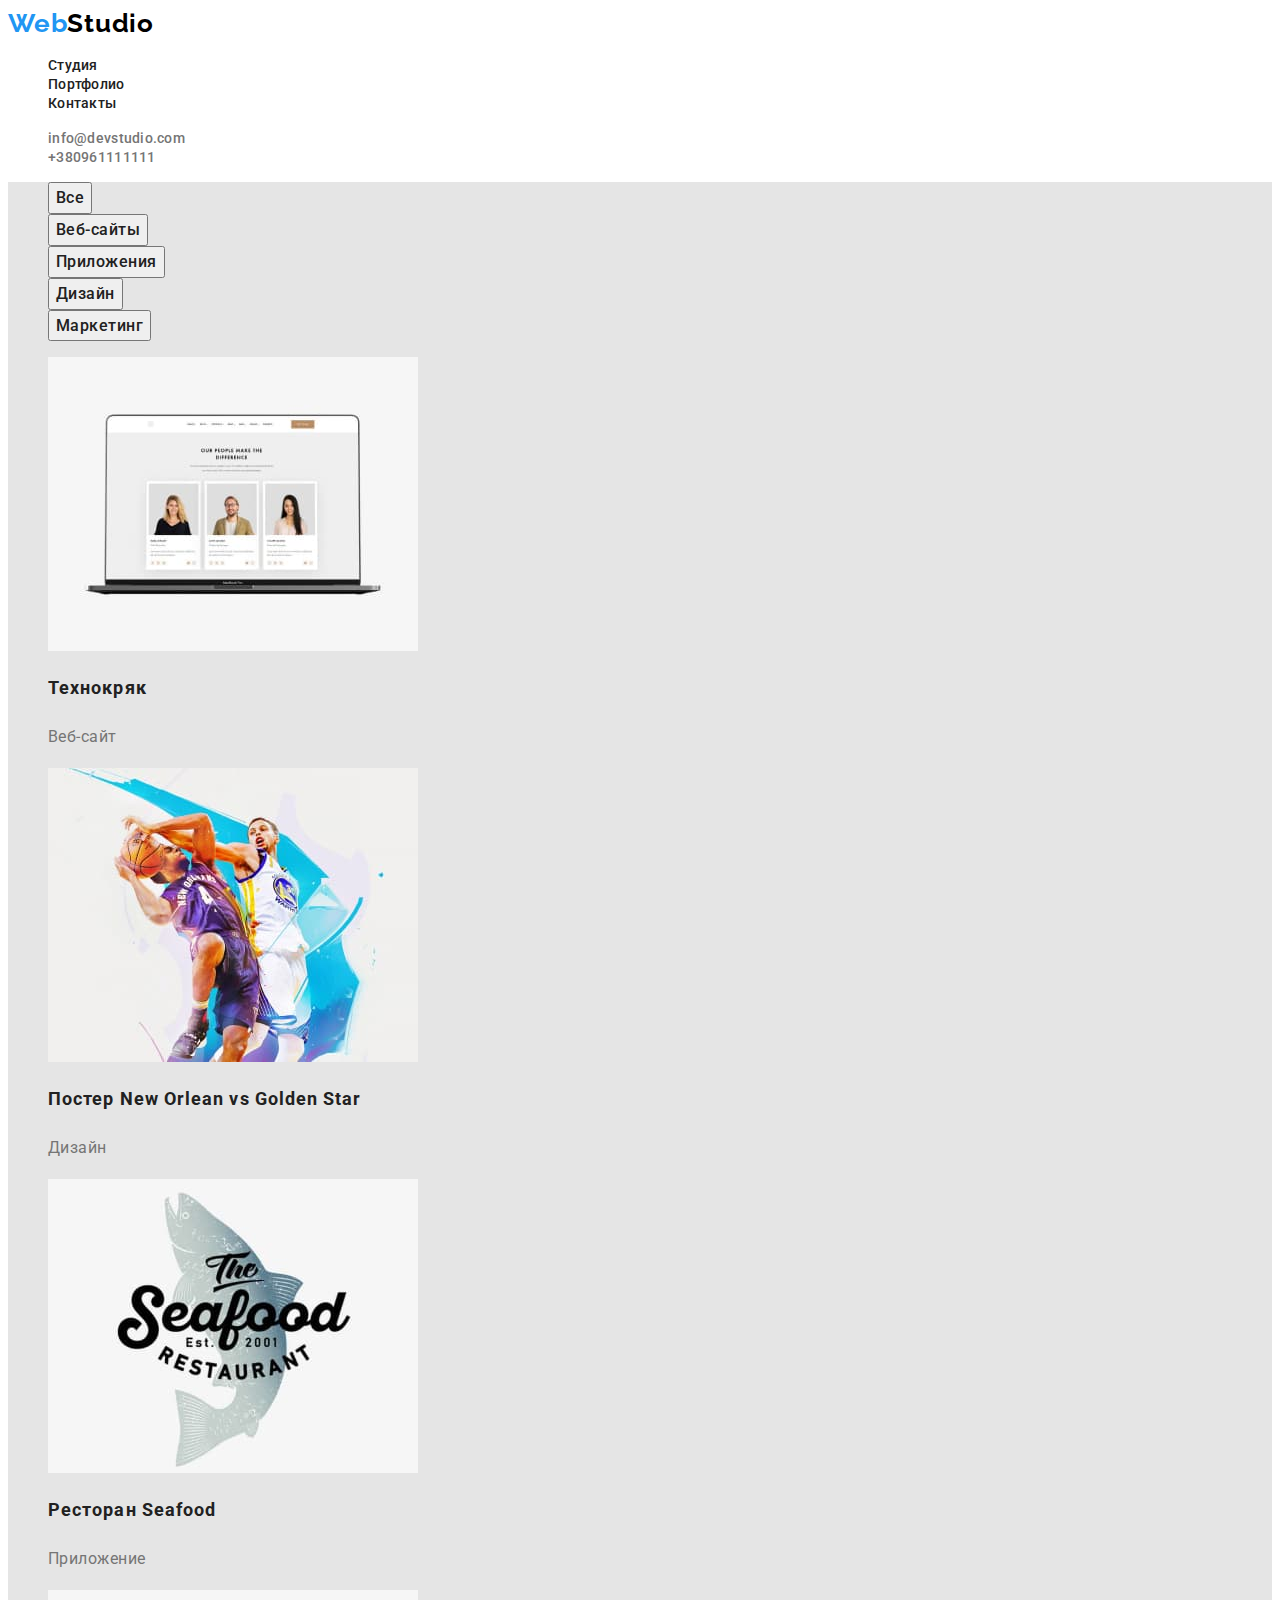
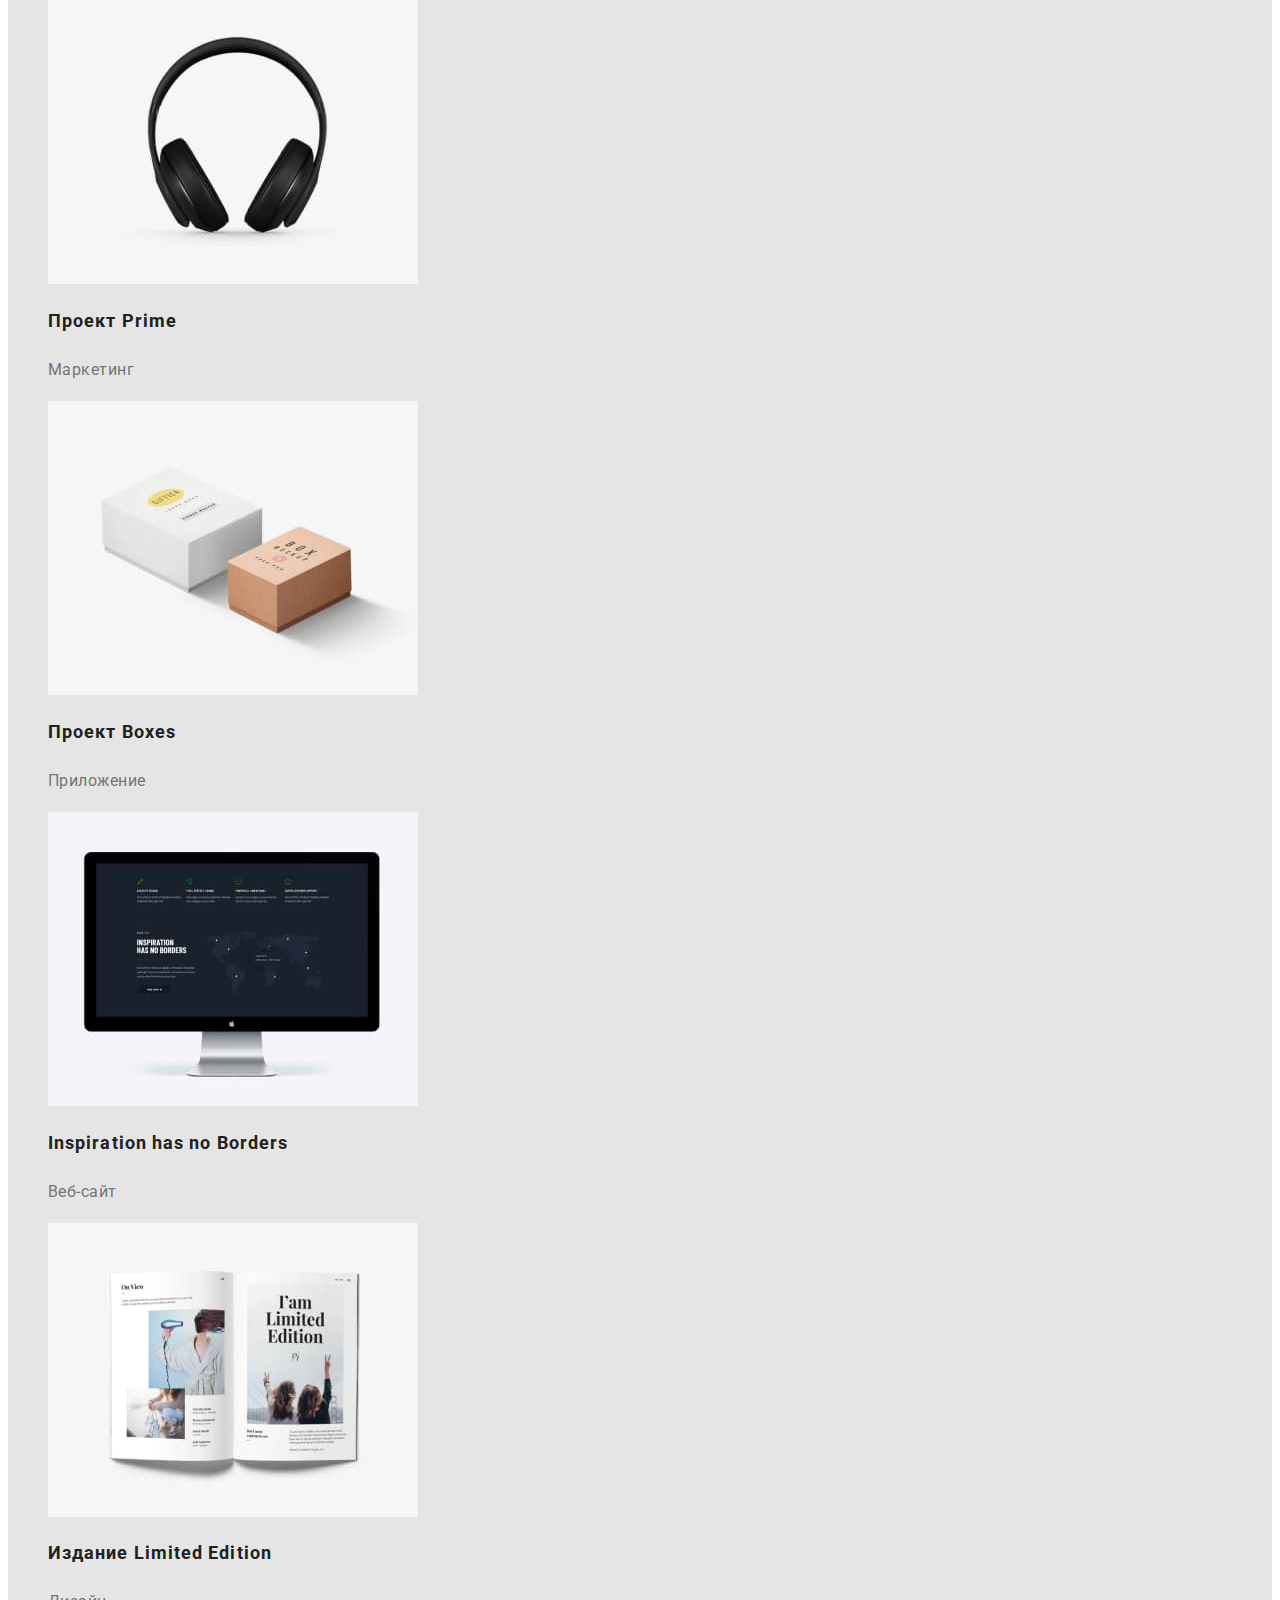
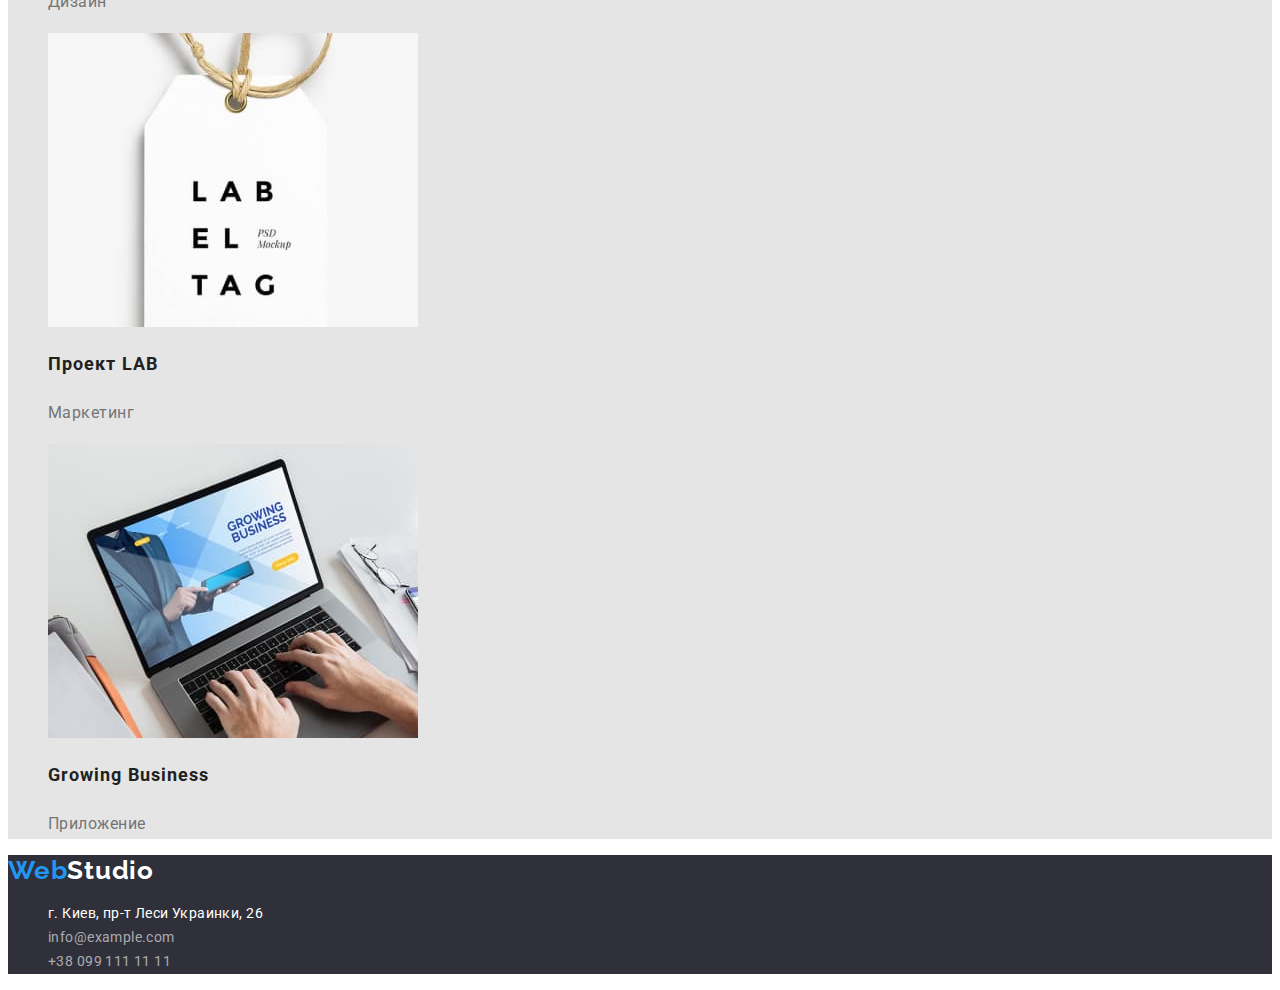
==== portfolio.html @ 267e17ed "Исходные файлы ДЗ-2" ====
<!DOCTYPE html>
<html lang="ru">
<head>
	<meta charset="utf-8">
	<link rel="stylesheet" type="text/css" href="./css/styl.css">
	<link rel="preconnect" href="https://fonts.googleapis.com">
	<link rel="preconnect" href="https://fonts.gstatic.com" crossorigin>
	<link href="https://fonts.googleapis.com/css2?family=Raleway:wght@700&family=Roboto:wght@400;500;700;900&display=swap" rel="stylesheet">
	<title>Portfolio</title>
</head>
<body>
	<header class="header">
		<nav class="header-nav">
			<a href="./index.html" class="header-logo link" lang="en"><span class="header-logo-part">Web</span>Studio</a>

			<ul class="header-nav-list list">
				<li class="header-nav-item">
					<a href="./index.html" class="header-nav-link link">Студия</a>
				</li>
				<li class="header-nav-item">
					<a href="./portfolio.html" class="header-nav-link link">Портфолио</a>
				</li>
				<li class="header-nav-item">
					<a href="" class="header-nav-link link">Контакты</a>
				</li>
			</ul>
		</nav>

		<ul class="header-contacts-list list">
			<li class="header-contacts-item">
				<a href="mailto:info@devstudio.com" class="header-contacts-link link">info@devstudio.com</a>
			</li>
			<li class="header-contacts-item">
				<a href="tel:+380961111111" class="header-contacts-link link">+380961111111</a>
			</li>
		</ul>
	</header>

	<main>
		<section class="portfolio">
			<!-- Скрытый заголовок -->
			<h1 hidden>Портфолио</h1>

			<ul class="portfolio-button-list list">
				<li class="portfolio-button-item">
					<button class="portfolio-button btn" type="button">Все</button>
				</li>
				<li class="portfolio-button-item">
					<button class="portfolio-button btn" type="button">Веб-сайты</button>
				</li>
				<li class="portfolio-button-item">
					<button class="portfolio-button btn" type="button">Приложения</button>
				</li>
				<li class="portfolio-button-item">
					<button class="portfolio-button btn" type="button">Дизайн</button>
				</li>
				<li class="portfolio-button-item">
					<button class="portfolio-button btn" type="button">Маркетинг</button>
				</li>
			</ul>

			<ul class="portfolio-content-list list">
				<li class="portfolio-content-item">
					<img src="./img/portfolio/img1.jpg" alt="Ноутбук" class="portfolio-content-img" width="370" height="294">
					<h2 class="portfolio-content-title">Технокряк</h2>
					<p class="portfolio-content-text">Веб-сайт</p>
				</li>
				<li class="portfolio-content-item">
					<img src="./img/portfolio/img2.jpg" alt="Баскетбол" class="portfolio-content-img" width="370" height="294">
					<h2 class="portfolio-content-title">Постер New Orlean vs Golden Star</h2>
					<p class="portfolio-content-text">Дизайн</p>
				</li>
				<li class="portfolio-content-item">
					<img src="./img/portfolio/img3.jpg" alt="Рыба" class="portfolio-content-img" width="370" height="294">
					<h2 class="portfolio-content-title">Ресторан Seafood</h2>
					<p class="portfolio-content-text">Приложение</p>
				</li>
				<li class="portfolio-content-item">
					<img src="./img/portfolio/img4.jpg" alt="Наушники" class="portfolio-content-img" width="370" height="294">
					<h2 class="portfolio-content-title">Проект Prime</h2>
					<p class="portfolio-content-text">Маркетинг</p>
				</li>
				<li class="portfolio-content-item">
					<img src="./img/portfolio/img5.jpg" alt="Коробки" class="portfolio-content-img" width="370" height="294">
					<h2 class="portfolio-content-title">Проект Boxes</h2>
					<p class="portfolio-content-text">Приложение</p>
				</li>
				<li class="portfolio-content-item">
					<img src="./img/portfolio/img6.jpg" alt="Монитор" class="portfolio-content-img" width="370" height="294">
					<h2 class="portfolio-content-title">Inspiration has no Borders</h2>
					<p class="portfolio-content-text">Веб-сайт</p>
				</li>
				<li class="portfolio-content-item">
					<img src="./img/portfolio/img7.jpg" alt="Книга" class="portfolio-content-img" width="370" height="294">
					<h2 class="portfolio-content-title">Издание Limited Edition</h2>
					<p class="portfolio-content-text">Дизайн</p>
				</li>
				<li class="portfolio-content-item">
					<img src="./img/portfolio/img8.jpg" alt="Ярлык" class="portfolio-content-img" width="370" height="294">
					<h2 class="portfolio-content-title">Проект LAB</h2>
					<p class="portfolio-content-text">Маркетинг</p>
				</li>
				<li class="portfolio-content-item">
					<img src="./img/portfolio/img9.jpg" alt="Ноутбук" class="portfolio-content-img" width="370" height="294">
					<h2 class="portfolio-content-title">Growing Business</h2>
					<p class="portfolio-content-text">Приложение</p>
				</li>
			</ul>
		</section>
	</main>

	<footer class="footer">
		<a href="./index.html" class="footer-logo link" lang="en"><span class="footer-logo-part">Web</span>Studio</a>

		<address class="footer-address">
			<ul class="footer-list list">
				<li class="footer-item">
					<a href="https://goo.gl/maps/eJTLfQxmytLTJuuw9" class="footer-address-link link" target="_blank" rel="noreferrer noopener">г. Киев, пр-т Леси Украинки, 26</a>
				</li>
				<li class="footer-item">
					<a href="mailto:info@example.com" class="footer-contacts-link link">info@example.com</a>
				</li>
				<li class="footer-item">
					<a href="tel:+380991111111" class="footer-contacts-link link">+38 099 111 11 11</a>
				</li>
			</ul>
		</address>
	</footer>

</body>
</html>
---- css/styl.css ----
:root {
	--logo-part-color: #2196F3; /* цвет части логотипа */
	--main-accent-color: #2196F3; /* цвет наведении */
	--header-nav-color: #212121; /* цвет навигации */
	--header-text-color: #757575; /* цвет остального текста шапки */
	--main-title-sm-color: #212121; /* цвет цвет заголовкоц низшего уровня */
	--main-text-color: #757575; /* цвет текста */
}

/*********************ГЛОБАЛЬНЫЕ СТИЛИ*********************/

body {
	font-family: 'Roboto', sans-serif;
}


/*********************ОБЩИЕ КЛАССЫ*********************/

.link {
	text-decoration: none; /* убирает все подчеркивания */
}

.list {
	list-style: none; /* убирает все маркеры в списках */
}

.btn {
	cursor: pointer;
}

/*********************HEADER*********************/

.header {

}

.header-nav {

}

.header-logo {
	font-family: Raleway;
	font-weight: bold;
	font-size: 26px;
	line-height: 1.19;
	letter-spacing: 0.03em;
	color: #000000;
}

.header-logo-part {
	color: var(--logo-part-color);
}

.header-nav-list {

}

.header-nav-item {

}

.header-nav-link {
	font-weight: 500;
	font-size: 14px;
	line-height: 1.14;
	letter-spacing: 0.02em;
	color: var(--header-nav-color);
}

.header-contacts-list {

}

.header-contacts-item {

}

.header-contacts-link {
	font-weight: 500;
	font-size: 14px;
	line-height: 1.14;
	letter-spacing: 0.02em;
	color: var(--header-text-color);
}

.header-nav-link:hover,
.header-nav-link:focus,
.header-contacts-link:hover,
.header-contacts-link:focus {
	color: var(--main-accent-color);
}

/*********************FOOTER*********************/

.footer {
	background: #2F303A;
}

.footer-logo {
	font-family: Raleway;
	font-weight: bold;
	font-size: 26px;
	line-height: 1.19;
	letter-spacing: 0.03em;
	color: #FFFFFF;
}

.footer-logo-part {
	color: var(--logo-part-color);
}

.footer-address {

}

.footer-list {

}

.footer-item {

}

.footer-address-link {
	font-style: normal;
	font-weight: normal;
	font-size: 14px;
	line-height: 1.71;
	letter-spacing: 0.03em;
	color: #FFFFFF;
}

.footer-contacts-link {
	font-style: normal;
	font-weight: normal;
	font-size: 14px;
	line-height: 1.71;
	letter-spacing: 0.03em;
	color: rgba(255, 255, 255, 0.6);
}

.footer-address-link:hover,
.footer-address-link:focus,
.footer-contacts-link:hover,
.footer-contacts-link:focus {
	color: var(--main-accent-color);
}



/*********************************************************/
/*-------------------------INDEX-------------------------*/
/*********************************************************/



/*********************HEADING*********************/

.heading {
	background: #2F303A;
}

.heading-title {
	font-weight: 900;
	font-size: 44px;
	line-height: 1.36;
	text-align: center;
	letter-spacing: 0.06em;
	text-transform: uppercase;
	color: #FFFFFF;
}

.heading-button {
	font-family: Roboto;
	font-style: normal;
	font-weight: bold;
	font-size: 16px;
	line-height: 1.87;
	display: flex;
	align-items: center;
	text-align: center;
	letter-spacing: 0.06em;
	color: #FFFFFF;

	background: #188CE8;
	box-shadow: 0px 4px 4px rgba(0, 0, 0, 0.15);
	border-radius: 4px;
}

.heading-button:hover,
.heading-button:focus {
	background: var(--main-accent-color);
}

/*********************FEATURES*********************/

.features {
	background-color: #E5E5E5;
}

.features-list {

}

.features-item {

}

.features-title {
	font-weight: bold;
	font-size: 14px;
	line-height: 1.14;
	letter-spacing: 0.03em;
	text-transform: uppercase;
	color: var(--main-title-sm-color);
}

.features-text {
	font-weight: normal;
	font-size: 14px;
	line-height: 1.71;
	letter-spacing: 0.03em;
	color: var(--main-text-color);
}

/*********************ACTIVITY*********************/

.activity {
	background: #E5E5E5;
}

.activity-title {
	font-weight: bold;
	font-size: 36px;
	line-height: 1.16;
	text-align: center;
	letter-spacing: 0.03em;
	color: var(--main-title-sm-color);
}

.activity-list {

}

.activity-item {

}

.activity-img {

}

/*********************TEAM*********************/

.team {
	background: #F5F4FA;
}

.team-title {
	font-weight: bold;
	font-size: 36px;
	line-height: 1.16;
	text-align: center;
	letter-spacing: 0.03em;
	color: var(--main-title-sm-color);
}

.team-list {

}

.team-item {

}

.team-img {

}

.team-item-title {
	font-weight: 500;
	font-size: 16px;
	line-height: 1.19;
	text-align: center;
	letter-spacing: 0.03em;
	color: var(--main-title-sm-color);
}

.taam-text {
	font-weight: normal;
	font-size: 16px;
	line-height: 1.19;
	text-align: center;
	letter-spacing: 0.03em;
	color: var(--main-text-color);
}



/*************************************************************/
/*-------------------------PORTFOLIO-------------------------*/
/*************************************************************/



/*********************PORTFOLIO*********************/

.portfolio {
	background: #E5E5E5;
}

.portfolio-button-list {

}

.portfolio-button-item {

}

.portfolio-button {
	font-family: Roboto;
	font-style: normal;
	font-weight: 500;
	font-size: 16px;
	line-height: 1.62;
	text-align: center;
	letter-spacing: 0.03em;
	color: #212121;
}

.portfolio-button:hover,
.portfolio-button:focus {
	color: #FFFFFF;
	background: var(--main-accent-color);
}

.portfolio-content-list {

}

.portfolio-content-item {

}

.portfolio-content-img {

}

.portfolio-content-title {
	font-weight: bold;
	font-size: 18px;
	line-height: 2;
	letter-spacing: 0.06em;
	color: var(--main-title-sm-color);
}

.portfolio-content-text {
	font-weight: normal;
	font-size: 16px;
	line-height: 1.87;
	letter-spacing: 0.03em;
	color: var(--main-text-color);
}
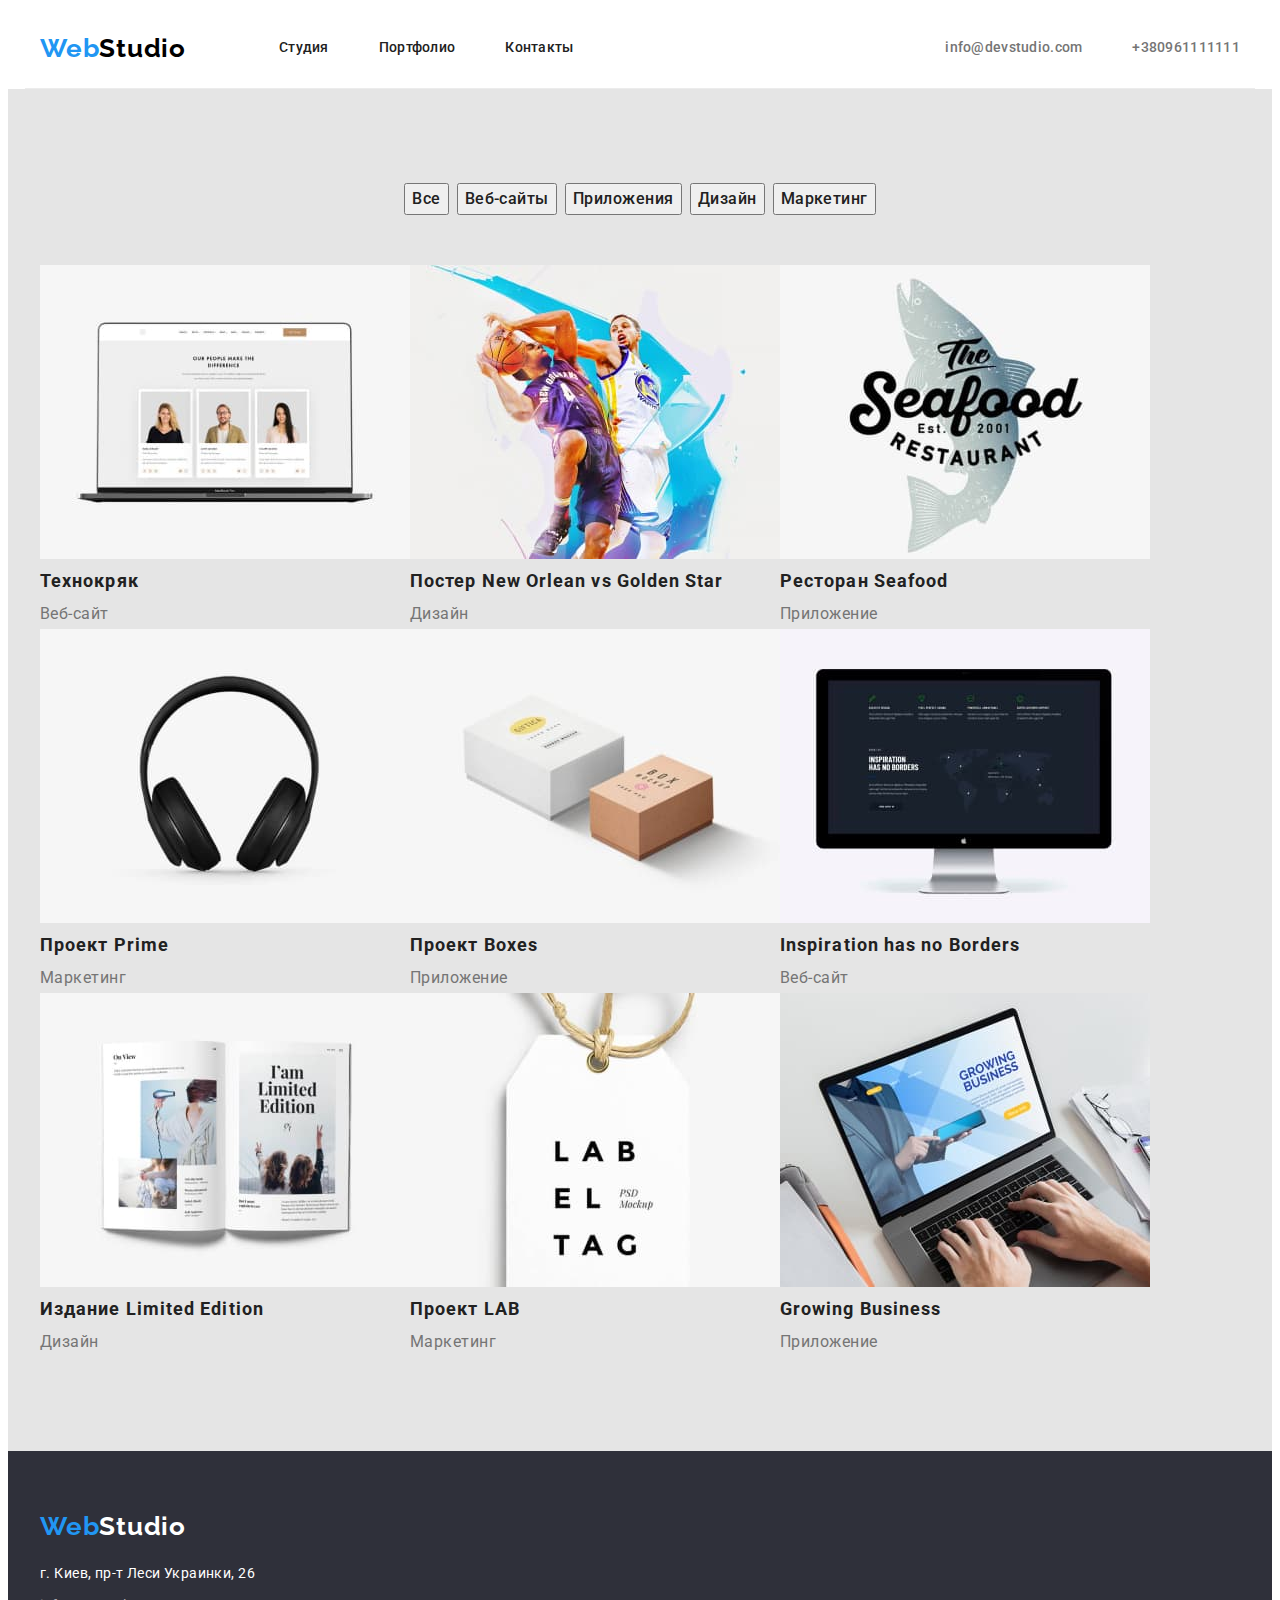
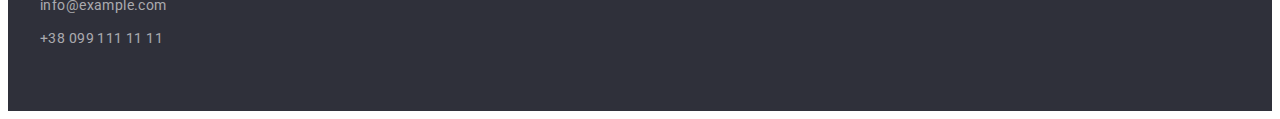
==== commit e7364b80: "Страница студио (марджин/падинг)" ====
--- a/portfolio.html
+++ b/portfolio.html
@@ -2,129 +2,136 @@
 <html lang="ru">
 <head>
 	<meta charset="utf-8">
-	<link rel="stylesheet" type="text/css" href="./css/styl.css">
 	<link rel="preconnect" href="https://fonts.googleapis.com">
 	<link rel="preconnect" href="https://fonts.gstatic.com" crossorigin>
 	<link href="https://fonts.googleapis.com/css2?family=Raleway:wght@700&family=Roboto:wght@400;500;700;900&display=swap" rel="stylesheet">
+	<link rel="stylesheet" href="https://cdnjs.cloudflare.com/ajax/libs/modern-normalize/1.1.0/modern-normalize.min.css" integrity="sha512-wpPYUAdjBVSE4KJnH1VR1HeZfpl1ub8YT/NKx4PuQ5NmX2tKuGu6U/JRp5y+Y8XG2tV+wKQpNHVUX03MfMFn9Q==" crossorigin="anonymous" referrerpolicy="no-referrer" />
+	<link rel="stylesheet" type="text/css" href="./css/styl.css">
 	<title>Portfolio</title>
 </head>
 <body>
 	<header class="header">
-		<nav class="header-nav">
-			<a href="./index.html" class="header-logo link" lang="en"><span class="header-logo-part">Web</span>Studio</a>
+		<div class="container">
+			<nav class="header-nav">
+				<a href="./index.html" class="header-logo link" lang="en"><span class="header-logo-part">Web</span>Studio</a>
 
-			<ul class="header-nav-list list">
-				<li class="header-nav-item">
-					<a href="./index.html" class="header-nav-link link">Студия</a>
+				<ul class="header-nav-list list">
+					<li class="header-nav-item">
+						<a href="./index.html" class="header-nav-link link">Студия</a>
+					</li>
+					<li class="header-nav-item">
+						<a href="./portfolio.html" class="header-nav-link link">Портфолио</a>
+					</li>
+					<li class="header-nav-item">
+						<a href="" class="header-nav-link link">Контакты</a>
+					</li>
+				</ul>
+			</nav>
+
+			<ul class="header-contacts-list list">
+				<li class="header-contacts-item">
+					<a href="mailto:info@devstudio.com" class="header-contacts-link link">info@devstudio.com</a>
 				</li>
-				<li class="header-nav-item">
-					<a href="./portfolio.html" class="header-nav-link link">Портфолио</a>
-				</li>
-				<li class="header-nav-item">
-					<a href="" class="header-nav-link link">Контакты</a>
+				<li class="header-contacts-item">
+					<a href="tel:+380961111111" class="header-contacts-link link">+380961111111</a>
 				</li>
 			</ul>
-		</nav>
-
-		<ul class="header-contacts-list list">
-			<li class="header-contacts-item">
-				<a href="mailto:info@devstudio.com" class="header-contacts-link link">info@devstudio.com</a>
-			</li>
-			<li class="header-contacts-item">
-				<a href="tel:+380961111111" class="header-contacts-link link">+380961111111</a>
-			</li>
-		</ul>
+		</div>
 	</header>
 
 	<main>
 		<section class="portfolio">
-			<!-- Скрытый заголовок -->
-			<h1 hidden>Портфолио</h1>
+			<div class="container section">
+				<!-- Скрытый заголовок -->
+				<h1 class="visually-hidden">Портфолио</h1>
 
-			<ul class="portfolio-button-list list">
-				<li class="portfolio-button-item">
-					<button class="portfolio-button btn" type="button">Все</button>
-				</li>
-				<li class="portfolio-button-item">
-					<button class="portfolio-button btn" type="button">Веб-сайты</button>
-				</li>
-				<li class="portfolio-button-item">
-					<button class="portfolio-button btn" type="button">Приложения</button>
-				</li>
-				<li class="portfolio-button-item">
-					<button class="portfolio-button btn" type="button">Дизайн</button>
-				</li>
-				<li class="portfolio-button-item">
-					<button class="portfolio-button btn" type="button">Маркетинг</button>
-				</li>
-			</ul>
+				<ul class="portfolio-button-list list">
+					<li class="portfolio-button-item">
+						<button class="portfolio-button btn" type="button">Все</button>
+					</li>
+					<li class="portfolio-button-item">
+						<button class="portfolio-button btn" type="button">Веб-сайты</button>
+					</li>
+					<li class="portfolio-button-item">
+						<button class="portfolio-button btn" type="button">Приложения</button>
+					</li>
+					<li class="portfolio-button-item">
+						<button class="portfolio-button btn" type="button">Дизайн</button>
+					</li>
+					<li class="portfolio-button-item">
+						<button class="portfolio-button btn" type="button">Маркетинг</button>
+					</li>
+				</ul>
 
-			<ul class="portfolio-content-list list">
-				<li class="portfolio-content-item">
-					<img src="./img/portfolio/img1.jpg" alt="Ноутбук" class="portfolio-content-img" width="370" height="294">
-					<h2 class="portfolio-content-title">Технокряк</h2>
-					<p class="portfolio-content-text">Веб-сайт</p>
-				</li>
-				<li class="portfolio-content-item">
-					<img src="./img/portfolio/img2.jpg" alt="Баскетбол" class="portfolio-content-img" width="370" height="294">
-					<h2 class="portfolio-content-title">Постер New Orlean vs Golden Star</h2>
-					<p class="portfolio-content-text">Дизайн</p>
-				</li>
-				<li class="portfolio-content-item">
-					<img src="./img/portfolio/img3.jpg" alt="Рыба" class="portfolio-content-img" width="370" height="294">
-					<h2 class="portfolio-content-title">Ресторан Seafood</h2>
-					<p class="portfolio-content-text">Приложение</p>
-				</li>
-				<li class="portfolio-content-item">
-					<img src="./img/portfolio/img4.jpg" alt="Наушники" class="portfolio-content-img" width="370" height="294">
-					<h2 class="portfolio-content-title">Проект Prime</h2>
-					<p class="portfolio-content-text">Маркетинг</p>
-				</li>
-				<li class="portfolio-content-item">
-					<img src="./img/portfolio/img5.jpg" alt="Коробки" class="portfolio-content-img" width="370" height="294">
-					<h2 class="portfolio-content-title">Проект Boxes</h2>
-					<p class="portfolio-content-text">Приложение</p>
-				</li>
-				<li class="portfolio-content-item">
-					<img src="./img/portfolio/img6.jpg" alt="Монитор" class="portfolio-content-img" width="370" height="294">
-					<h2 class="portfolio-content-title">Inspiration has no Borders</h2>
-					<p class="portfolio-content-text">Веб-сайт</p>
-				</li>
-				<li class="portfolio-content-item">
-					<img src="./img/portfolio/img7.jpg" alt="Книга" class="portfolio-content-img" width="370" height="294">
-					<h2 class="portfolio-content-title">Издание Limited Edition</h2>
-					<p class="portfolio-content-text">Дизайн</p>
-				</li>
-				<li class="portfolio-content-item">
-					<img src="./img/portfolio/img8.jpg" alt="Ярлык" class="portfolio-content-img" width="370" height="294">
-					<h2 class="portfolio-content-title">Проект LAB</h2>
-					<p class="portfolio-content-text">Маркетинг</p>
-				</li>
-				<li class="portfolio-content-item">
-					<img src="./img/portfolio/img9.jpg" alt="Ноутбук" class="portfolio-content-img" width="370" height="294">
-					<h2 class="portfolio-content-title">Growing Business</h2>
-					<p class="portfolio-content-text">Приложение</p>
-				</li>
-			</ul>
+				<ul class="portfolio-content-list list">
+					<li class="portfolio-content-item">
+						<img src="./img/portfolio/img1.jpg" alt="Ноутбук" class="portfolio-content-img" width="370" height="294">
+						<h2 class="portfolio-content-title">Технокряк</h2>
+						<p class="portfolio-content-text">Веб-сайт</p>
+					</li>
+					<li class="portfolio-content-item">
+						<img src="./img/portfolio/img2.jpg" alt="Баскетбол" class="portfolio-content-img" width="370" height="294">
+						<h2 class="portfolio-content-title">Постер New Orlean vs Golden Star</h2>
+						<p class="portfolio-content-text">Дизайн</p>
+					</li>
+					<li class="portfolio-content-item">
+						<img src="./img/portfolio/img3.jpg" alt="Рыба" class="portfolio-content-img" width="370" height="294">
+						<h2 class="portfolio-content-title">Ресторан Seafood</h2>
+						<p class="portfolio-content-text">Приложение</p>
+					</li>
+					<li class="portfolio-content-item">
+						<img src="./img/portfolio/img4.jpg" alt="Наушники" class="portfolio-content-img" width="370" height="294">
+						<h2 class="portfolio-content-title">Проект Prime</h2>
+						<p class="portfolio-content-text">Маркетинг</p>
+					</li>
+					<li class="portfolio-content-item">
+						<img src="./img/portfolio/img5.jpg" alt="Коробки" class="portfolio-content-img" width="370" height="294">
+						<h2 class="portfolio-content-title">Проект Boxes</h2>
+						<p class="portfolio-content-text">Приложение</p>
+					</li>
+					<li class="portfolio-content-item">
+						<img src="./img/portfolio/img6.jpg" alt="Монитор" class="portfolio-content-img" width="370" height="294">
+						<h2 class="portfolio-content-title">Inspiration has no Borders</h2>
+						<p class="portfolio-content-text">Веб-сайт</p>
+					</li>
+					<li class="portfolio-content-item">
+						<img src="./img/portfolio/img7.jpg" alt="Книга" class="portfolio-content-img" width="370" height="294">
+						<h2 class="portfolio-content-title">Издание Limited Edition</h2>
+						<p class="portfolio-content-text">Дизайн</p>
+					</li>
+					<li class="portfolio-content-item">
+						<img src="./img/portfolio/img8.jpg" alt="Ярлык" class="portfolio-content-img" width="370" height="294">
+						<h2 class="portfolio-content-title">Проект LAB</h2>
+						<p class="portfolio-content-text">Маркетинг</p>
+					</li>
+					<li class="portfolio-content-item">
+						<img src="./img/portfolio/img9.jpg" alt="Ноутбук" class="portfolio-content-img" width="370" height="294">
+						<h2 class="portfolio-content-title">Growing Business</h2>
+						<p class="portfolio-content-text">Приложение</p>
+					</li>
+				</ul>
+			</div>
 		</section>
 	</main>
 
 	<footer class="footer">
-		<a href="./index.html" class="footer-logo link" lang="en"><span class="footer-logo-part">Web</span>Studio</a>
+		<div class="container">
+			<a href="./index.html" class="footer-logo link" lang="en"><span class="footer-logo-part">Web</span>Studio</a>
 
-		<address class="footer-address">
-			<ul class="footer-list list">
-				<li class="footer-item">
-					<a href="https://goo.gl/maps/eJTLfQxmytLTJuuw9" class="footer-address-link link" target="_blank" rel="noreferrer noopener">г. Киев, пр-т Леси Украинки, 26</a>
-				</li>
-				<li class="footer-item">
-					<a href="mailto:info@example.com" class="footer-contacts-link link">info@example.com</a>
-				</li>
-				<li class="footer-item">
-					<a href="tel:+380991111111" class="footer-contacts-link link">+38 099 111 11 11</a>
-				</li>
-			</ul>
-		</address>
+			<address class="footer-address">
+				<ul class="footer-list list">
+					<li class="footer-item">
+						<a href="https://goo.gl/maps/eJTLfQxmytLTJuuw9" class="footer-address-link link" target="_blank" rel="noreferrer noopener">г. Киев, пр-т Леси Украинки, 26</a>
+					</li>
+					<li class="footer-item">
+						<a href="mailto:info@example.com" class="footer-contacts-link link">info@example.com</a>
+					</li>
+					<li class="footer-item">
+						<a href="tel:+380991111111" class="footer-contacts-link link">+38 099 111 11 11</a>
+					</li>
+				</ul>
+			</address>
+		</div>
 	</footer>
 
 </body>
--- a/css/styl.css
+++ b/css/styl.css
@@ -1,3 +1,5 @@
+/*********************ПЕРЕМЕННЫЕ*********************/
+
 :root {
 	--logo-part-color: #2196F3; /* цвет части логотипа */
 	--main-accent-color: #2196F3; /* цвет наведении */
@@ -13,8 +15,31 @@
 	font-family: 'Roboto', sans-serif;
 }
 
+p, h1, h2, h3, h4, h5, h6 {
+	margin-top: 0;
+	margin-bottom: 0;
+}
+
+ul {
+	margin-top: 0;
+	margin-bottom: 0;
+	padding-left: 0;
+}
+
 
 /*********************ОБЩИЕ КЛАССЫ*********************/
+
+.container {
+	width: 1200px;
+	padding-left: 15px;
+	padding-right: 15px;
+	margin: 0 auto;
+}
+
+.section {
+	padding-top: 94px;
+	padding-bottom: 94px;
+}
 
 .link {
 	text-decoration: none; /* убирает все подчеркивания */
@@ -28,14 +53,34 @@
 	cursor: pointer;
 }
 
+/* для скрытых заголовков */
+.visually-hidden {
+	position: absolute;
+	width: 1px;
+	height: 1px;
+	margin: -1px;
+	padding: 0;
+	overflow: hidden;
+	border: 0;
+	clip: rect(0 0 0 0);
+}
+
 /*********************HEADER*********************/
 
 .header {
 
 }
 
+.header .container {
+	display: flex;
+	align-items: center;
+
+	border-bottom: 1px solid #ECECEC;
+}
+
 .header-nav {
-
+	display: flex;
+	align-items: center;
 }
 
 .header-logo {
@@ -45,6 +90,7 @@
 	line-height: 1.19;
 	letter-spacing: 0.03em;
 	color: #000000;
+	margin-right: 93px;
 }
 
 .header-logo-part {
@@ -52,35 +98,43 @@
 }
 
 .header-nav-list {
-
-}
-
-.header-nav-item {
-
+	display: flex;
+
+}
+
+.header-nav-item:not(:last-child) {
+	margin-right: 50px;
 }
 
 .header-nav-link {
+	display: block;
 	font-weight: 500;
 	font-size: 14px;
 	line-height: 1.14;
 	letter-spacing: 0.02em;
 	color: var(--header-nav-color);
+	padding-top: 32px;
+	padding-bottom: 32px;
 }
 
 .header-contacts-list {
-
-}
-
-.header-contacts-item {
-
+	display: flex;
+	margin-left: auto;
+}
+
+.header-contacts-item:not(:last-child) {
+	margin-right: 50px;
 }
 
 .header-contacts-link {
+	display: block;
 	font-weight: 500;
 	font-size: 14px;
 	line-height: 1.14;
 	letter-spacing: 0.02em;
 	color: var(--header-text-color);
+	padding-top: 32px;
+	padding-bottom: 32px
 }
 
 .header-nav-link:hover,
@@ -96,6 +150,11 @@
 	background: #2F303A;
 }
 
+.footer .container {
+	padding-top: 60px;
+	padding-bottom: 60px;
+}
+
 .footer-logo {
 	font-family: Raleway;
 	font-weight: bold;
@@ -103,6 +162,9 @@
 	line-height: 1.19;
 	letter-spacing: 0.03em;
 	color: #FFFFFF;
+
+	display: block;
+	margin-bottom: 20px;
 }
 
 .footer-logo-part {
@@ -114,10 +176,12 @@
 }
 
 .footer-list {
-
-}
-
-.footer-item {
+	display: block;
+
+}
+
+.footer-item:not(:last-child) {
+	margin-bottom: 9px;
 
 }
 
@@ -160,6 +224,15 @@
 	background: #2F303A;
 }
 
+.heading .container {
+	display: flex;
+	flex-direction: column;
+	align-items: center;
+	padding-top: 200px;
+	padding-bottom: 200px;
+
+}
+
 .heading-title {
 	font-weight: 900;
 	font-size: 44px;
@@ -168,6 +241,9 @@
 	letter-spacing: 0.06em;
 	text-transform: uppercase;
 	color: #FFFFFF;
+
+	width: 696px;
+	margin-bottom: 30px;
 }
 
 .heading-button {
@@ -176,11 +252,11 @@
 	font-weight: bold;
 	font-size: 16px;
 	line-height: 1.87;
-	display: flex;
-	align-items: center;
-	text-align: center;
 	letter-spacing: 0.06em;
 	color: #FFFFFF;
+
+	width: 200px;
+	height: 50px;
 
 	background: #188CE8;
 	box-shadow: 0px 4px 4px rgba(0, 0, 0, 0.15);
@@ -199,11 +275,15 @@
 }
 
 .features-list {
-
+	display: flex;
 }
 
 .features-item {
-
+	width: 270px;
+}
+
+.features-item:not(:last-child) {
+	margin-right: 30px;
 }
 
 .features-title {
@@ -213,6 +293,8 @@
 	letter-spacing: 0.03em;
 	text-transform: uppercase;
 	color: var(--main-title-sm-color);
+
+	margin-bottom: 10px;
 }
 
 .features-text {
@@ -229,6 +311,10 @@
 	background: #E5E5E5;
 }
 
+.activity .container {
+	padding-bottom: 94px;
+}
+
 .activity-title {
 	font-weight: bold;
 	font-size: 36px;
@@ -236,13 +322,16 @@
 	text-align: center;
 	letter-spacing: 0.03em;
 	color: var(--main-title-sm-color);
+
+	margin-bottom: 50px;
 }
 
 .activity-list {
-
-}
-
-.activity-item {
+	display: flex;
+}
+
+.activity-item:not(:last-child) {
+	margin-right: 30px;
 
 }
 
@@ -263,18 +352,20 @@
 	text-align: center;
 	letter-spacing: 0.03em;
 	color: var(--main-title-sm-color);
+
+	margin-bottom: 50px;
 }
 
 .team-list {
-
-}
-
-.team-item {
-
+	display: flex;
+}
+
+.team-item:not(:last-child) {
+	margin-right: 30px;
 }
 
 .team-img {
-
+	margin-bottom: 30px;
 }
 
 .team-item-title {
@@ -284,6 +375,8 @@
 	text-align: center;
 	letter-spacing: 0.03em;
 	color: var(--main-title-sm-color);
+
+	margin-bottom: 10px;
 }
 
 .taam-text {
@@ -310,11 +403,14 @@
 }
 
 .portfolio-button-list {
-
-}
-
-.portfolio-button-item {
-
+	display: flex;
+	justify-content: center;
+
+	margin-bottom: 50px;
+}
+
+.portfolio-button-item:not(:last-child) {
+	margin-right: 8px;
 }
 
 .portfolio-button {
@@ -335,6 +431,8 @@
 }
 
 .portfolio-content-list {
+	display: flex;
+	flex-wrap: wrap;
 
 }
 
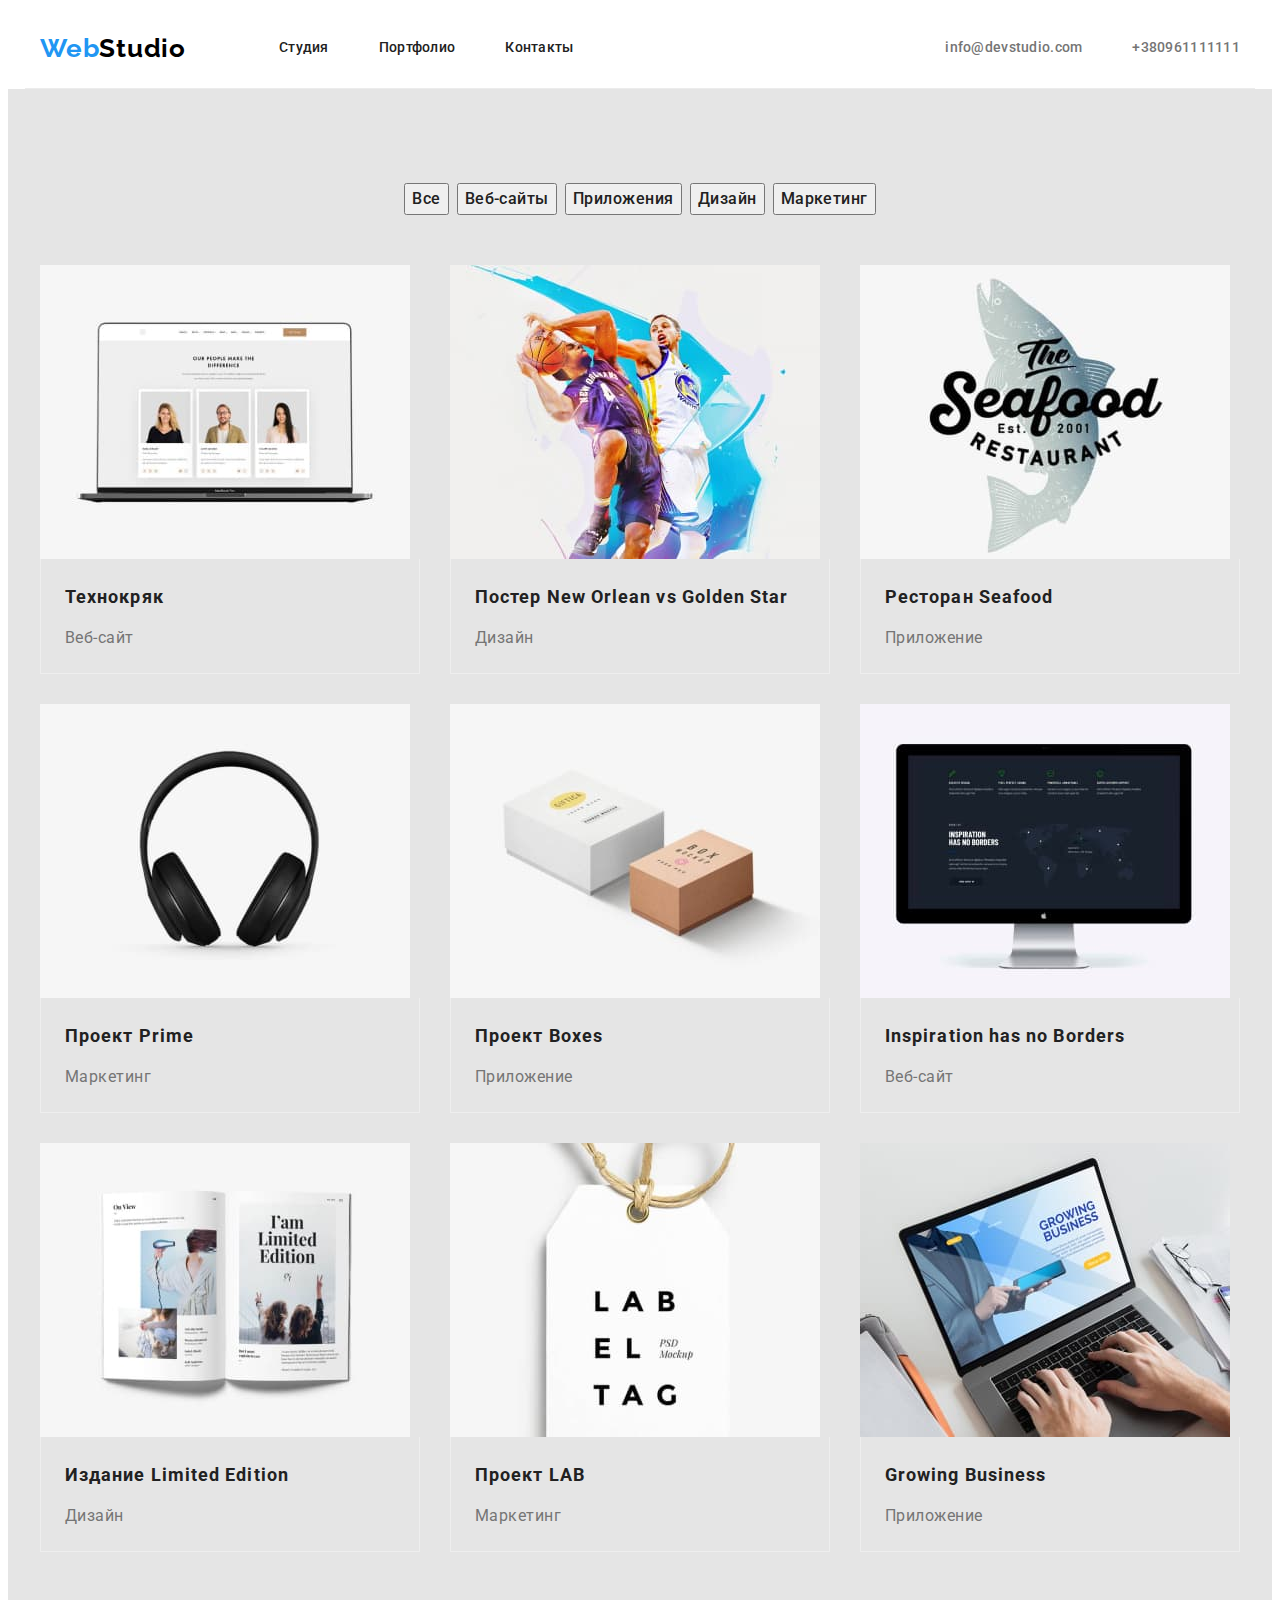
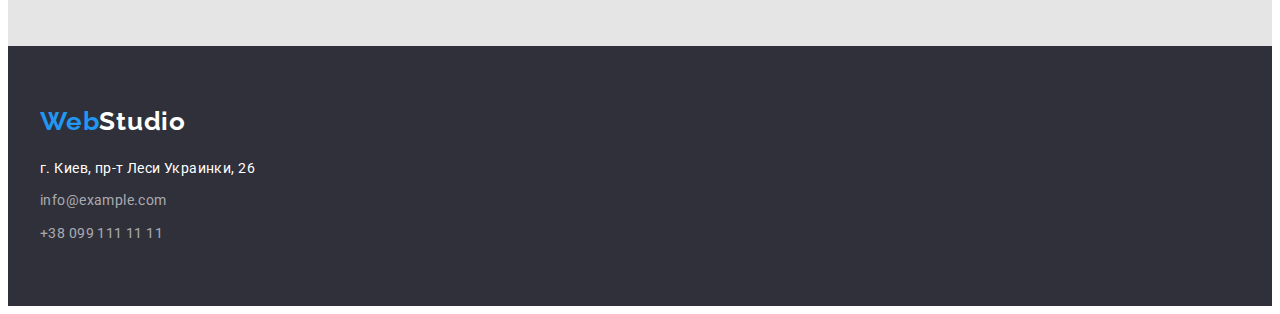
==== commit a4ddf6f6: "Блок с примерами портфолио" ====
--- a/portfolio.html
+++ b/portfolio.html
@@ -66,48 +66,66 @@
 				<ul class="portfolio-content-list list">
 					<li class="portfolio-content-item">
 						<img src="./img/portfolio/img1.jpg" alt="Ноутбук" class="portfolio-content-img" width="370" height="294">
-						<h2 class="portfolio-content-title">Технокряк</h2>
-						<p class="portfolio-content-text">Веб-сайт</p>
+						<div class="portfolio-content-img-caption">
+							<h2 class="portfolio-content-title">Технокряк</h2>
+							<p class="portfolio-content-text">Веб-сайт</p>
+						</div>
 					</li>
 					<li class="portfolio-content-item">
 						<img src="./img/portfolio/img2.jpg" alt="Баскетбол" class="portfolio-content-img" width="370" height="294">
-						<h2 class="portfolio-content-title">Постер New Orlean vs Golden Star</h2>
-						<p class="portfolio-content-text">Дизайн</p>
+						<div class="portfolio-content-img-caption">
+							<h2 class="portfolio-content-title">Постер <span lang="en">New Orlean vs Golden Star</span></h2>
+							<p class="portfolio-content-text">Дизайн</p>
+						</div>
 					</li>
 					<li class="portfolio-content-item">
 						<img src="./img/portfolio/img3.jpg" alt="Рыба" class="portfolio-content-img" width="370" height="294">
-						<h2 class="portfolio-content-title">Ресторан Seafood</h2>
-						<p class="portfolio-content-text">Приложение</p>
+						<div class="portfolio-content-img-caption">
+							<h2 class="portfolio-content-title">Ресторан <span lang="en">Seafood</span></h2>
+							<p class="portfolio-content-text">Приложение</p>
+						</div>
 					</li>
 					<li class="portfolio-content-item">
 						<img src="./img/portfolio/img4.jpg" alt="Наушники" class="portfolio-content-img" width="370" height="294">
-						<h2 class="portfolio-content-title">Проект Prime</h2>
-						<p class="portfolio-content-text">Маркетинг</p>
+						<div class="portfolio-content-img-caption">
+							<h2 class="portfolio-content-title">Проект <span lang="en">Prime</span></h2>
+							<p class="portfolio-content-text">Маркетинг</p>
+						</div>
 					</li>
 					<li class="portfolio-content-item">
 						<img src="./img/portfolio/img5.jpg" alt="Коробки" class="portfolio-content-img" width="370" height="294">
-						<h2 class="portfolio-content-title">Проект Boxes</h2>
-						<p class="portfolio-content-text">Приложение</p>
+						<div class="portfolio-content-img-caption">
+							<h2 class="portfolio-content-title">Проект <span lang="en">Boxes</span></h2>
+							<p class="portfolio-content-text">Приложение</p>
+						</div>
 					</li>
 					<li class="portfolio-content-item">
 						<img src="./img/portfolio/img6.jpg" alt="Монитор" class="portfolio-content-img" width="370" height="294">
-						<h2 class="portfolio-content-title">Inspiration has no Borders</h2>
-						<p class="portfolio-content-text">Веб-сайт</p>
+						<div class="portfolio-content-img-caption">
+							<h2 class="portfolio-content-title" lang="en">Inspiration has no Borders</h2>
+							<p class="portfolio-content-text">Веб-сайт</p>
+						</div>
 					</li>
 					<li class="portfolio-content-item">
 						<img src="./img/portfolio/img7.jpg" alt="Книга" class="portfolio-content-img" width="370" height="294">
-						<h2 class="portfolio-content-title">Издание Limited Edition</h2>
-						<p class="portfolio-content-text">Дизайн</p>
+						<div class="portfolio-content-img-caption">
+							<h2 class="portfolio-content-title">Издание <span lang="en">Limited Edition</span></h2>
+							<p class="portfolio-content-text">Дизайн</p>
+						</div>
 					</li>
 					<li class="portfolio-content-item">
 						<img src="./img/portfolio/img8.jpg" alt="Ярлык" class="portfolio-content-img" width="370" height="294">
-						<h2 class="portfolio-content-title">Проект LAB</h2>
-						<p class="portfolio-content-text">Маркетинг</p>
+						<div class="portfolio-content-img-caption">
+							<h2 class="portfolio-content-title">Проект LAB</h2>
+							<p class="portfolio-content-text">Маркетинг</p>
+						</div>
 					</li>
 					<li class="portfolio-content-item">
 						<img src="./img/portfolio/img9.jpg" alt="Ноутбук" class="portfolio-content-img" width="370" height="294">
-						<h2 class="portfolio-content-title">Growing Business</h2>
-						<p class="portfolio-content-text">Приложение</p>
+						<div class="portfolio-content-img-caption">
+							<h2 class="portfolio-content-title">Growing Business</h2>
+							<p class="portfolio-content-text">Приложение</p>
+						</div>
 					</li>
 				</ul>
 			</div>
--- a/css/styl.css
+++ b/css/styl.css
@@ -433,15 +433,26 @@
 .portfolio-content-list {
 	display: flex;
 	flex-wrap: wrap;
-
+	margin-left: -30px;
+	margin-top: -30px;
 }
 
 .portfolio-content-item {
-
+	flex-basis: calc(100% / 3 - 30px);
+	margin-left: 30px;
+	margin-top: 30px;
 }
 
 .portfolio-content-img {
-
+	display: block;
+}
+
+.portfolio-content-img-caption {
+	display: block;
+	padding: 20px 24px;
+	border-right: 1px solid #EEEEEE;
+	border-left: 1px solid #EEEEEE;
+	border-bottom: 1px solid #EEEEEE;
 }
 
 .portfolio-content-title {
@@ -450,6 +461,8 @@
 	line-height: 2;
 	letter-spacing: 0.06em;
 	color: var(--main-title-sm-color);
+
+	margin-bottom: 8px;
 }
 
 .portfolio-content-text {
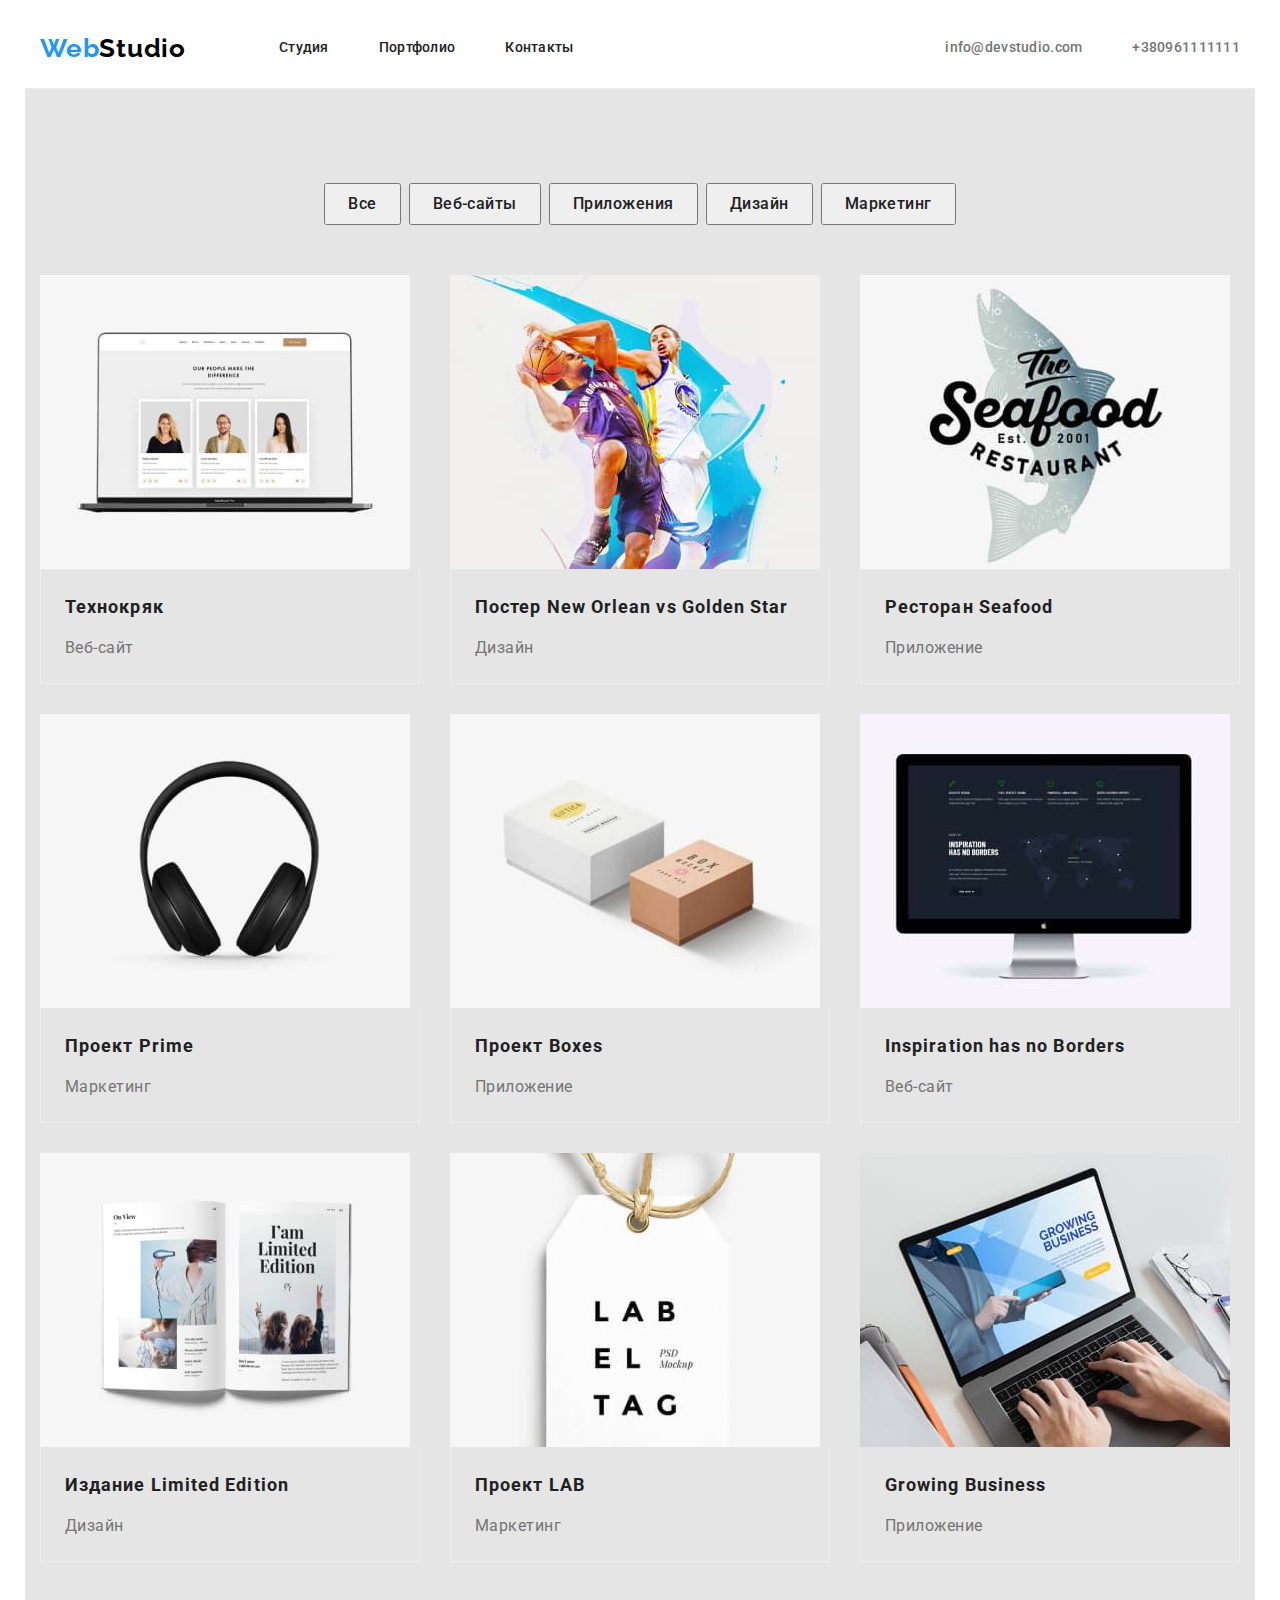
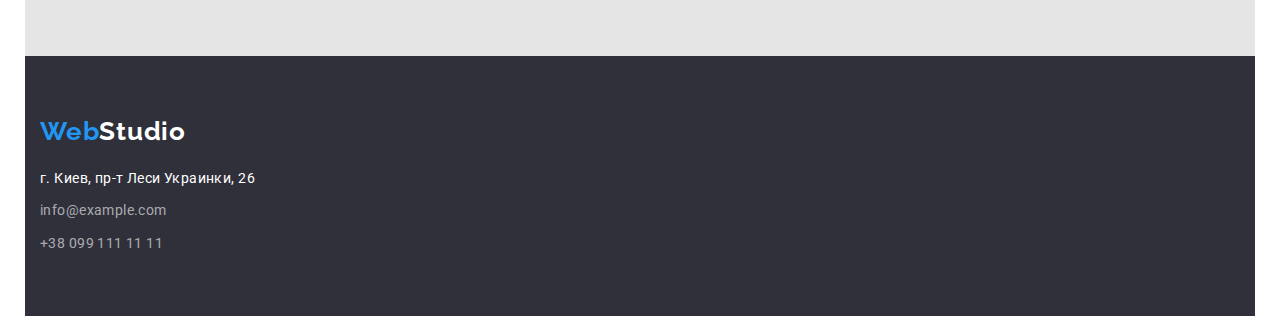
==== commit 437d3473: "Падинки секциям, контейнер под картинкой, кнопки падинги" ====
--- a/portfolio.html
+++ b/portfolio.html
@@ -10,146 +10,140 @@
 	<title>Portfolio</title>
 </head>
 <body>
-	<header class="header">
-		<div class="container">
-			<nav class="header-nav">
-				<a href="./index.html" class="header-logo link" lang="en"><span class="header-logo-part">Web</span>Studio</a>
+	<header class="header container">
+		<nav class="header-nav">
+			<a href="./index.html" class="header-logo link" lang="en"><span class="header-logo-part">Web</span>Studio</a>
 
-				<ul class="header-nav-list list">
-					<li class="header-nav-item">
-						<a href="./index.html" class="header-nav-link link">Студия</a>
-					</li>
-					<li class="header-nav-item">
-						<a href="./portfolio.html" class="header-nav-link link">Портфолио</a>
-					</li>
-					<li class="header-nav-item">
-						<a href="" class="header-nav-link link">Контакты</a>
-					</li>
-				</ul>
-			</nav>
-
-			<ul class="header-contacts-list list">
-				<li class="header-contacts-item">
-					<a href="mailto:info@devstudio.com" class="header-contacts-link link">info@devstudio.com</a>
+			<ul class="header-nav-list list">
+				<li class="header-nav-item">
+					<a href="./index.html" class="header-nav-link link">Студия</a>
 				</li>
-				<li class="header-contacts-item">
-					<a href="tel:+380961111111" class="header-contacts-link link">+380961111111</a>
+				<li class="header-nav-item">
+					<a href="./portfolio.html" class="header-nav-link link">Портфолио</a>
+				</li>
+				<li class="header-nav-item">
+					<a href="" class="header-nav-link link">Контакты</a>
 				</li>
 			</ul>
-		</div>
+		</nav>
+
+		<ul class="header-contacts-list list">
+			<li class="header-contacts-item">
+				<a href="mailto:info@devstudio.com" class="header-contacts-link link">info@devstudio.com</a>
+			</li>
+			<li class="header-contacts-item">
+				<a href="tel:+380961111111" class="header-contacts-link link">+380961111111</a>
+			</li>
+		</ul>
 	</header>
 
 	<main>
-		<section class="portfolio">
-			<div class="container section">
-				<!-- Скрытый заголовок -->
-				<h1 class="visually-hidden">Портфолио</h1>
+		<section class="portfolio container section">
+			<!-- Скрытый заголовок -->
+			<h1 class="visually-hidden">Портфолио</h1>
 
-				<ul class="portfolio-button-list list">
-					<li class="portfolio-button-item">
-						<button class="portfolio-button btn" type="button">Все</button>
-					</li>
-					<li class="portfolio-button-item">
-						<button class="portfolio-button btn" type="button">Веб-сайты</button>
-					</li>
-					<li class="portfolio-button-item">
-						<button class="portfolio-button btn" type="button">Приложения</button>
-					</li>
-					<li class="portfolio-button-item">
-						<button class="portfolio-button btn" type="button">Дизайн</button>
-					</li>
-					<li class="portfolio-button-item">
-						<button class="portfolio-button btn" type="button">Маркетинг</button>
-					</li>
-				</ul>
+			<ul class="portfolio-button-list list">
+				<li class="portfolio-button-item">
+					<button class="portfolio-button btn" type="button">Все</button>
+				</li>
+				<li class="portfolio-button-item">
+					<button class="portfolio-button btn" type="button">Веб-сайты</button>
+				</li>
+				<li class="portfolio-button-item">
+					<button class="portfolio-button btn" type="button">Приложения</button>
+				</li>
+				<li class="portfolio-button-item">
+					<button class="portfolio-button btn" type="button">Дизайн</button>
+				</li>
+				<li class="portfolio-button-item">
+					<button class="portfolio-button btn" type="button">Маркетинг</button>
+				</li>
+			</ul>
 
-				<ul class="portfolio-content-list list">
-					<li class="portfolio-content-item">
-						<img src="./img/portfolio/img1.jpg" alt="Ноутбук" class="portfolio-content-img" width="370" height="294">
-						<div class="portfolio-content-img-caption">
-							<h2 class="portfolio-content-title">Технокряк</h2>
-							<p class="portfolio-content-text">Веб-сайт</p>
-						</div>
-					</li>
-					<li class="portfolio-content-item">
-						<img src="./img/portfolio/img2.jpg" alt="Баскетбол" class="portfolio-content-img" width="370" height="294">
-						<div class="portfolio-content-img-caption">
-							<h2 class="portfolio-content-title">Постер <span lang="en">New Orlean vs Golden Star</span></h2>
-							<p class="portfolio-content-text">Дизайн</p>
-						</div>
-					</li>
-					<li class="portfolio-content-item">
-						<img src="./img/portfolio/img3.jpg" alt="Рыба" class="portfolio-content-img" width="370" height="294">
-						<div class="portfolio-content-img-caption">
-							<h2 class="portfolio-content-title">Ресторан <span lang="en">Seafood</span></h2>
-							<p class="portfolio-content-text">Приложение</p>
-						</div>
-					</li>
-					<li class="portfolio-content-item">
-						<img src="./img/portfolio/img4.jpg" alt="Наушники" class="portfolio-content-img" width="370" height="294">
-						<div class="portfolio-content-img-caption">
-							<h2 class="portfolio-content-title">Проект <span lang="en">Prime</span></h2>
-							<p class="portfolio-content-text">Маркетинг</p>
-						</div>
-					</li>
-					<li class="portfolio-content-item">
-						<img src="./img/portfolio/img5.jpg" alt="Коробки" class="portfolio-content-img" width="370" height="294">
-						<div class="portfolio-content-img-caption">
-							<h2 class="portfolio-content-title">Проект <span lang="en">Boxes</span></h2>
-							<p class="portfolio-content-text">Приложение</p>
-						</div>
-					</li>
-					<li class="portfolio-content-item">
-						<img src="./img/portfolio/img6.jpg" alt="Монитор" class="portfolio-content-img" width="370" height="294">
-						<div class="portfolio-content-img-caption">
-							<h2 class="portfolio-content-title" lang="en">Inspiration has no Borders</h2>
-							<p class="portfolio-content-text">Веб-сайт</p>
-						</div>
-					</li>
-					<li class="portfolio-content-item">
-						<img src="./img/portfolio/img7.jpg" alt="Книга" class="portfolio-content-img" width="370" height="294">
-						<div class="portfolio-content-img-caption">
-							<h2 class="portfolio-content-title">Издание <span lang="en">Limited Edition</span></h2>
-							<p class="portfolio-content-text">Дизайн</p>
-						</div>
-					</li>
-					<li class="portfolio-content-item">
-						<img src="./img/portfolio/img8.jpg" alt="Ярлык" class="portfolio-content-img" width="370" height="294">
-						<div class="portfolio-content-img-caption">
-							<h2 class="portfolio-content-title">Проект LAB</h2>
-							<p class="portfolio-content-text">Маркетинг</p>
-						</div>
-					</li>
-					<li class="portfolio-content-item">
-						<img src="./img/portfolio/img9.jpg" alt="Ноутбук" class="portfolio-content-img" width="370" height="294">
-						<div class="portfolio-content-img-caption">
-							<h2 class="portfolio-content-title">Growing Business</h2>
-							<p class="portfolio-content-text">Приложение</p>
-						</div>
-					</li>
-				</ul>
-			</div>
+			<ul class="portfolio-content-list list">
+				<li class="portfolio-content-item">
+					<img src="./img/portfolio/img1.jpg" alt="Ноутбук" class="portfolio-content-img" width="370" height="294">
+					<div class="portfolio-content-img-caption">
+						<h2 class="portfolio-content-title">Технокряк</h2>
+						<p class="portfolio-content-text">Веб-сайт</p>
+					</div>
+				</li>
+				<li class="portfolio-content-item">
+					<img src="./img/portfolio/img2.jpg" alt="Баскетбол" class="portfolio-content-img" width="370" height="294">
+					<div class="portfolio-content-img-caption">
+						<h2 class="portfolio-content-title">Постер <span lang="en">New Orlean vs Golden Star</span></h2>
+						<p class="portfolio-content-text">Дизайн</p>
+					</div>
+				</li>
+				<li class="portfolio-content-item">
+					<img src="./img/portfolio/img3.jpg" alt="Рыба" class="portfolio-content-img" width="370" height="294">
+					<div class="portfolio-content-img-caption">
+						<h2 class="portfolio-content-title">Ресторан <span lang="en">Seafood</span></h2>
+						<p class="portfolio-content-text">Приложение</p>
+					</div>
+				</li>
+				<li class="portfolio-content-item">
+					<img src="./img/portfolio/img4.jpg" alt="Наушники" class="portfolio-content-img" width="370" height="294">
+					<div class="portfolio-content-img-caption">
+						<h2 class="portfolio-content-title">Проект <span lang="en">Prime</span></h2>
+						<p class="portfolio-content-text">Маркетинг</p>
+					</div>
+				</li>
+				<li class="portfolio-content-item">
+					<img src="./img/portfolio/img5.jpg" alt="Коробки" class="portfolio-content-img" width="370" height="294">
+					<div class="portfolio-content-img-caption">
+						<h2 class="portfolio-content-title">Проект <span lang="en">Boxes</span></h2>
+						<p class="portfolio-content-text">Приложение</p>
+					</div>
+				</li>
+				<li class="portfolio-content-item">
+					<img src="./img/portfolio/img6.jpg" alt="Монитор" class="portfolio-content-img" width="370" height="294">
+					<div class="portfolio-content-img-caption">
+						<h2 class="portfolio-content-title" lang="en">Inspiration has no Borders</h2>
+						<p class="portfolio-content-text">Веб-сайт</p>
+					</div>
+				</li>
+				<li class="portfolio-content-item">
+					<img src="./img/portfolio/img7.jpg" alt="Книга" class="portfolio-content-img" width="370" height="294">
+					<div class="portfolio-content-img-caption">
+						<h2 class="portfolio-content-title">Издание <span lang="en">Limited Edition</span></h2>
+						<p class="portfolio-content-text">Дизайн</p>
+					</div>
+				</li>
+				<li class="portfolio-content-item">
+					<img src="./img/portfolio/img8.jpg" alt="Ярлык" class="portfolio-content-img" width="370" height="294">
+					<div class="portfolio-content-img-caption">
+						<h2 class="portfolio-content-title">Проект LAB</h2>
+						<p class="portfolio-content-text">Маркетинг</p>
+					</div>
+				</li>
+				<li class="portfolio-content-item">
+					<img src="./img/portfolio/img9.jpg" alt="Ноутбук" class="portfolio-content-img" width="370" height="294">
+					<div class="portfolio-content-img-caption">
+						<h2 class="portfolio-content-title">Growing Business</h2>
+						<p class="portfolio-content-text">Приложение</p>
+					</div>
+				</li>
+			</ul>
 		</section>
 	</main>
 
-	<footer class="footer">
-		<div class="container">
-			<a href="./index.html" class="footer-logo link" lang="en"><span class="footer-logo-part">Web</span>Studio</a>
+	<footer class="footer container">
+		<a href="./index.html" class="footer-logo link" lang="en"><span class="footer-logo-part">Web</span>Studio</a>
 
-			<address class="footer-address">
-				<ul class="footer-list list">
-					<li class="footer-item">
-						<a href="https://goo.gl/maps/eJTLfQxmytLTJuuw9" class="footer-address-link link" target="_blank" rel="noreferrer noopener">г. Киев, пр-т Леси Украинки, 26</a>
-					</li>
-					<li class="footer-item">
-						<a href="mailto:info@example.com" class="footer-contacts-link link">info@example.com</a>
-					</li>
-					<li class="footer-item">
-						<a href="tel:+380991111111" class="footer-contacts-link link">+38 099 111 11 11</a>
-					</li>
-				</ul>
-			</address>
-		</div>
+		<address class="footer-address">
+			<ul class="footer-list list">
+				<li class="footer-item">
+					<a href="https://goo.gl/maps/eJTLfQxmytLTJuuw9" class="footer-address-link link" target="_blank" rel="noreferrer noopener">г. Киев, пр-т Леси Украинки, 26</a>
+				</li>
+				<li class="footer-item">
+					<a href="mailto:info@example.com" class="footer-contacts-link link">info@example.com</a>
+				</li>
+				<li class="footer-item">
+					<a href="tel:+380991111111" class="footer-contacts-link link">+38 099 111 11 11</a>
+				</li>
+			</ul>
+		</address>
 	</footer>
 
 </body>
--- a/css/styl.css
+++ b/css/styl.css
@@ -68,15 +68,18 @@
 /*********************HEADER*********************/
 
 .header {
-
-}
-
-.header .container {
 	display: flex;
 	align-items: center;
 
 	border-bottom: 1px solid #ECECEC;
 }
+
+/*.header .container {
+	display: flex;
+	align-items: center;
+
+	border-bottom: 1px solid #ECECEC;
+}*/
 
 .header-nav {
 	display: flex;
@@ -148,12 +151,15 @@
 
 .footer {
 	background: #2F303A;
-}
-
-.footer .container {
+
 	padding-top: 60px;
 	padding-bottom: 60px;
 }
+
+/*.footer .container {
+	padding-top: 60px;
+	padding-bottom: 60px;
+}*/
 
 .footer-logo {
 	font-family: Raleway;
@@ -222,16 +228,21 @@
 
 .heading {
 	background: #2F303A;
-}
-
-.heading .container {
 	display: flex;
 	flex-direction: column;
 	align-items: center;
 	padding-top: 200px;
 	padding-bottom: 200px;
-
-}
+}
+
+/*.heading .container {
+	display: flex;
+	flex-direction: column;
+	align-items: center;
+	padding-top: 200px;
+	padding-bottom: 200px;
+
+}*/
 
 .heading-title {
 	font-weight: 900;
@@ -247,6 +258,8 @@
 }
 
 .heading-button {
+	border-style: none;
+
 	font-family: Roboto;
 	font-style: normal;
 	font-weight: bold;
@@ -255,8 +268,7 @@
 	letter-spacing: 0.06em;
 	color: #FFFFFF;
 
-	width: 200px;
-	height: 50px;
+	padding: 10px 32px;
 
 	background: #188CE8;
 	box-shadow: 0px 4px 4px rgba(0, 0, 0, 0.15);
@@ -309,11 +321,13 @@
 
 .activity {
 	background: #E5E5E5;
-}
-
-.activity .container {
+
 	padding-bottom: 94px;
 }
+
+/*.activity .container {
+	padding-bottom: 94px;
+}*/
 
 .activity-title {
 	font-weight: bold;
@@ -365,7 +379,12 @@
 }
 
 .team-img {
-	margin-bottom: 30px;
+	
+}
+
+.team-img-caption {
+	padding-top: 30px;
+	padding-bottom: 30px;
 }
 
 .team-item-title {
@@ -422,6 +441,8 @@
 	text-align: center;
 	letter-spacing: 0.03em;
 	color: #212121;
+
+	padding: 6px 22px;
 }
 
 .portfolio-button:hover,
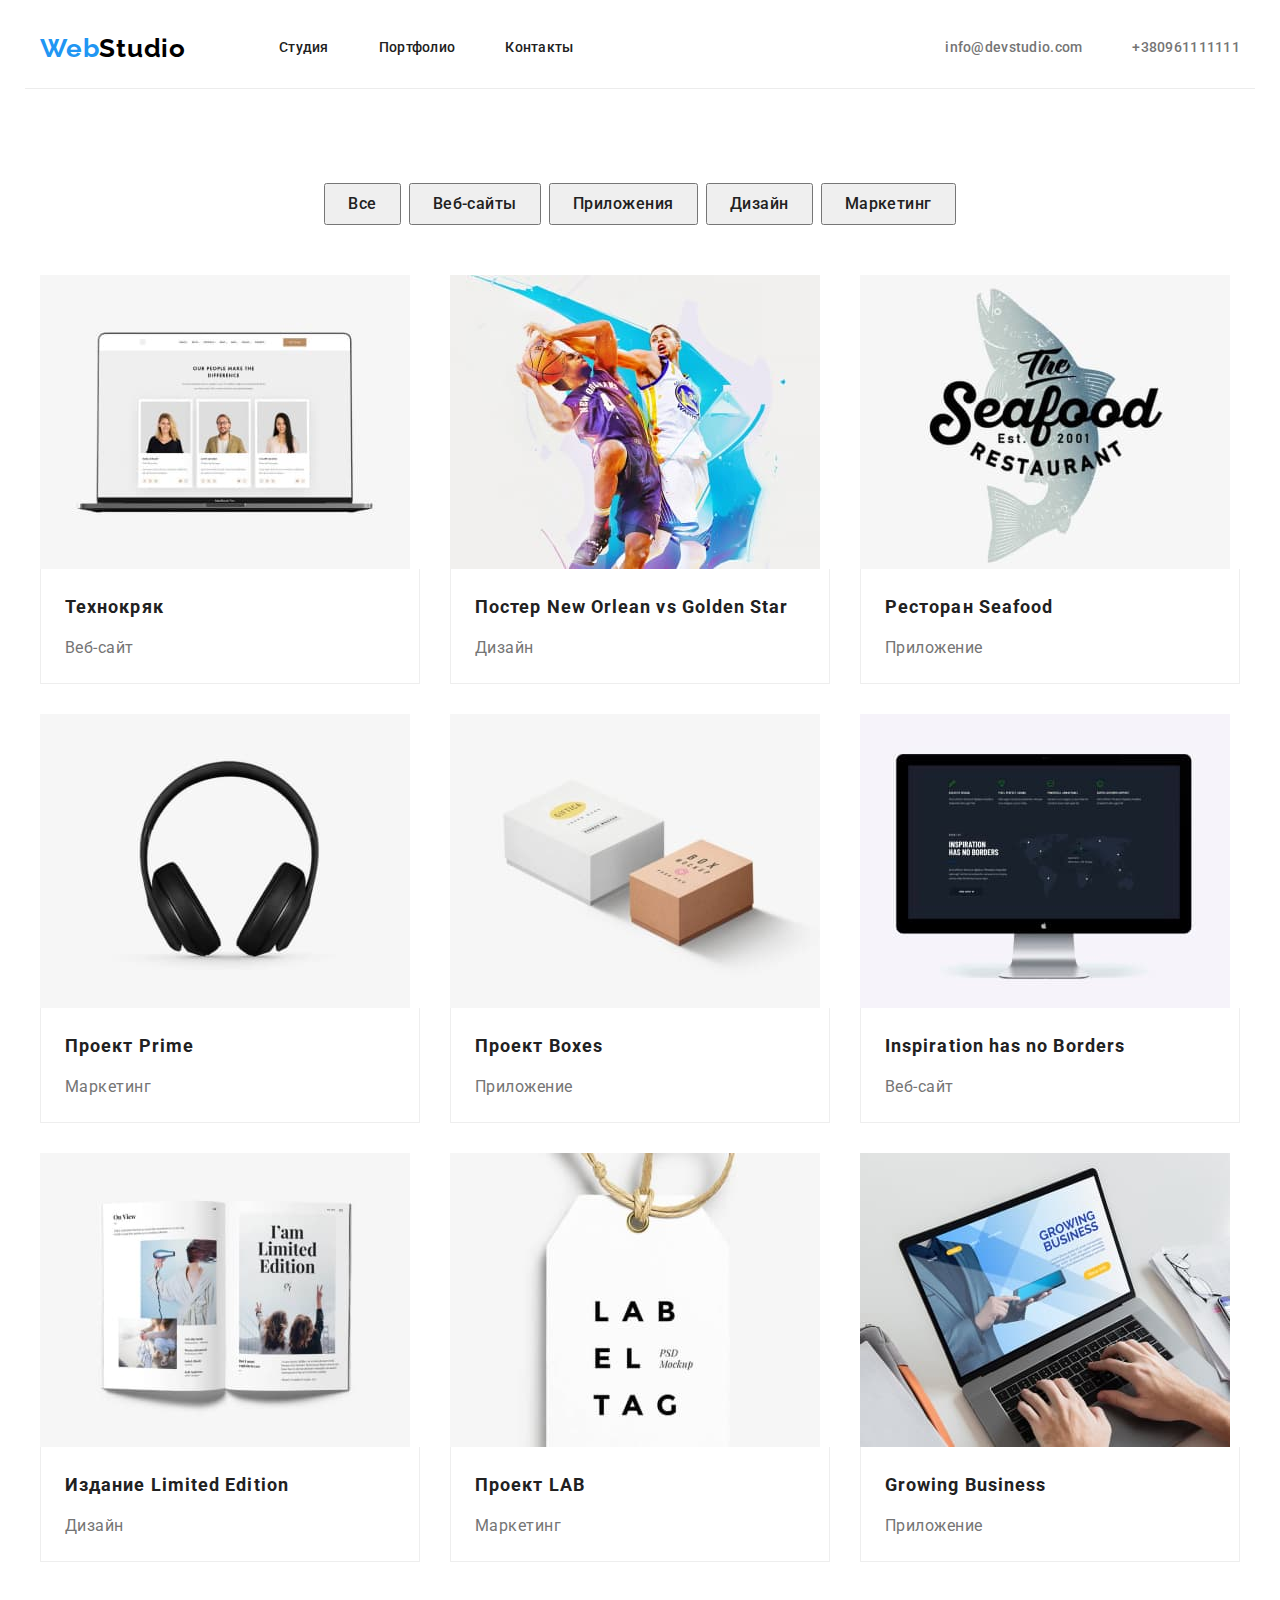
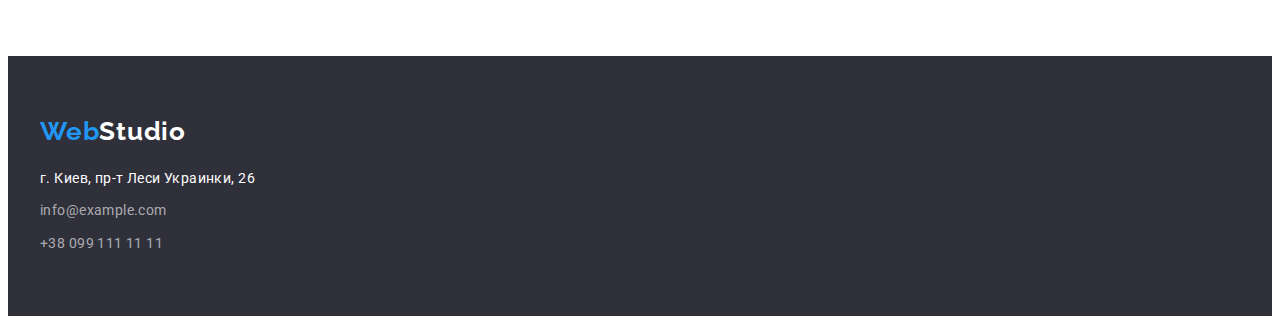
==== commit f46cbfd7: "Контейнет выделен в отдельный диф" ====
--- a/portfolio.html
+++ b/portfolio.html
@@ -10,140 +10,146 @@
 	<title>Portfolio</title>
 </head>
 <body>
-	<header class="header container">
-		<nav class="header-nav">
-			<a href="./index.html" class="header-logo link" lang="en"><span class="header-logo-part">Web</span>Studio</a>
+	<header class="header">
+		<div class="container">
+			<nav class="header-nav">
+				<a href="./index.html" class="header-logo link" lang="en"><span class="header-logo-part">Web</span>Studio</a>
 
-			<ul class="header-nav-list list">
-				<li class="header-nav-item">
-					<a href="./index.html" class="header-nav-link link">Студия</a>
+				<ul class="header-nav-list list">
+					<li class="header-nav-item">
+						<a href="./index.html" class="header-nav-link link">Студия</a>
+					</li>
+					<li class="header-nav-item">
+						<a href="./portfolio.html" class="header-nav-link link">Портфолио</a>
+					</li>
+					<li class="header-nav-item">
+						<a href="" class="header-nav-link link">Контакты</a>
+					</li>
+				</ul>
+			</nav>
+
+			<ul class="header-contacts-list list">
+				<li class="header-contacts-item">
+					<a href="mailto:info@devstudio.com" class="header-contacts-link link">info@devstudio.com</a>
 				</li>
-				<li class="header-nav-item">
-					<a href="./portfolio.html" class="header-nav-link link">Портфолио</a>
-				</li>
-				<li class="header-nav-item">
-					<a href="" class="header-nav-link link">Контакты</a>
+				<li class="header-contacts-item">
+					<a href="tel:+380961111111" class="header-contacts-link link">+380961111111</a>
 				</li>
 			</ul>
-		</nav>
-
-		<ul class="header-contacts-list list">
-			<li class="header-contacts-item">
-				<a href="mailto:info@devstudio.com" class="header-contacts-link link">info@devstudio.com</a>
-			</li>
-			<li class="header-contacts-item">
-				<a href="tel:+380961111111" class="header-contacts-link link">+380961111111</a>
-			</li>
-		</ul>
+		</div>
 	</header>
 
 	<main>
-		<section class="portfolio container section">
-			<!-- Скрытый заголовок -->
-			<h1 class="visually-hidden">Портфолио</h1>
+		<section class="portfolio section">
+			<div class="container">
+				<!-- Скрытый заголовок -->
+				<h1 class="visually-hidden">Портфолио</h1>
 
-			<ul class="portfolio-button-list list">
-				<li class="portfolio-button-item">
-					<button class="portfolio-button btn" type="button">Все</button>
-				</li>
-				<li class="portfolio-button-item">
-					<button class="portfolio-button btn" type="button">Веб-сайты</button>
-				</li>
-				<li class="portfolio-button-item">
-					<button class="portfolio-button btn" type="button">Приложения</button>
-				</li>
-				<li class="portfolio-button-item">
-					<button class="portfolio-button btn" type="button">Дизайн</button>
-				</li>
-				<li class="portfolio-button-item">
-					<button class="portfolio-button btn" type="button">Маркетинг</button>
-				</li>
-			</ul>
+				<ul class="portfolio-button-list list">
+					<li class="portfolio-button-item">
+						<button class="portfolio-button btn" type="button">Все</button>
+					</li>
+					<li class="portfolio-button-item">
+						<button class="portfolio-button btn" type="button">Веб-сайты</button>
+					</li>
+					<li class="portfolio-button-item">
+						<button class="portfolio-button btn" type="button">Приложения</button>
+					</li>
+					<li class="portfolio-button-item">
+						<button class="portfolio-button btn" type="button">Дизайн</button>
+					</li>
+					<li class="portfolio-button-item">
+						<button class="portfolio-button btn" type="button">Маркетинг</button>
+					</li>
+				</ul>
 
-			<ul class="portfolio-content-list list">
-				<li class="portfolio-content-item">
-					<img src="./img/portfolio/img1.jpg" alt="Ноутбук" class="portfolio-content-img" width="370" height="294">
-					<div class="portfolio-content-img-caption">
-						<h2 class="portfolio-content-title">Технокряк</h2>
-						<p class="portfolio-content-text">Веб-сайт</p>
-					</div>
-				</li>
-				<li class="portfolio-content-item">
-					<img src="./img/portfolio/img2.jpg" alt="Баскетбол" class="portfolio-content-img" width="370" height="294">
-					<div class="portfolio-content-img-caption">
-						<h2 class="portfolio-content-title">Постер <span lang="en">New Orlean vs Golden Star</span></h2>
-						<p class="portfolio-content-text">Дизайн</p>
-					</div>
-				</li>
-				<li class="portfolio-content-item">
-					<img src="./img/portfolio/img3.jpg" alt="Рыба" class="portfolio-content-img" width="370" height="294">
-					<div class="portfolio-content-img-caption">
-						<h2 class="portfolio-content-title">Ресторан <span lang="en">Seafood</span></h2>
-						<p class="portfolio-content-text">Приложение</p>
-					</div>
-				</li>
-				<li class="portfolio-content-item">
-					<img src="./img/portfolio/img4.jpg" alt="Наушники" class="portfolio-content-img" width="370" height="294">
-					<div class="portfolio-content-img-caption">
-						<h2 class="portfolio-content-title">Проект <span lang="en">Prime</span></h2>
-						<p class="portfolio-content-text">Маркетинг</p>
-					</div>
-				</li>
-				<li class="portfolio-content-item">
-					<img src="./img/portfolio/img5.jpg" alt="Коробки" class="portfolio-content-img" width="370" height="294">
-					<div class="portfolio-content-img-caption">
-						<h2 class="portfolio-content-title">Проект <span lang="en">Boxes</span></h2>
-						<p class="portfolio-content-text">Приложение</p>
-					</div>
-				</li>
-				<li class="portfolio-content-item">
-					<img src="./img/portfolio/img6.jpg" alt="Монитор" class="portfolio-content-img" width="370" height="294">
-					<div class="portfolio-content-img-caption">
-						<h2 class="portfolio-content-title" lang="en">Inspiration has no Borders</h2>
-						<p class="portfolio-content-text">Веб-сайт</p>
-					</div>
-				</li>
-				<li class="portfolio-content-item">
-					<img src="./img/portfolio/img7.jpg" alt="Книга" class="portfolio-content-img" width="370" height="294">
-					<div class="portfolio-content-img-caption">
-						<h2 class="portfolio-content-title">Издание <span lang="en">Limited Edition</span></h2>
-						<p class="portfolio-content-text">Дизайн</p>
-					</div>
-				</li>
-				<li class="portfolio-content-item">
-					<img src="./img/portfolio/img8.jpg" alt="Ярлык" class="portfolio-content-img" width="370" height="294">
-					<div class="portfolio-content-img-caption">
-						<h2 class="portfolio-content-title">Проект LAB</h2>
-						<p class="portfolio-content-text">Маркетинг</p>
-					</div>
-				</li>
-				<li class="portfolio-content-item">
-					<img src="./img/portfolio/img9.jpg" alt="Ноутбук" class="portfolio-content-img" width="370" height="294">
-					<div class="portfolio-content-img-caption">
-						<h2 class="portfolio-content-title">Growing Business</h2>
-						<p class="portfolio-content-text">Приложение</p>
-					</div>
-				</li>
-			</ul>
+				<ul class="portfolio-content-list list">
+					<li class="portfolio-content-item">
+						<img src="./img/portfolio/img1.jpg" alt="Ноутбук" class="portfolio-content-img" width="370" height="294">
+						<div class="portfolio-content-img-caption">
+							<h2 class="portfolio-content-title">Технокряк</h2>
+							<p class="portfolio-content-text">Веб-сайт</p>
+						</div>
+					</li>
+					<li class="portfolio-content-item">
+						<img src="./img/portfolio/img2.jpg" alt="Баскетбол" class="portfolio-content-img" width="370" height="294">
+						<div class="portfolio-content-img-caption">
+							<h2 class="portfolio-content-title">Постер <span lang="en">New Orlean vs Golden Star</span></h2>
+							<p class="portfolio-content-text">Дизайн</p>
+						</div>
+					</li>
+					<li class="portfolio-content-item">
+						<img src="./img/portfolio/img3.jpg" alt="Рыба" class="portfolio-content-img" width="370" height="294">
+						<div class="portfolio-content-img-caption">
+							<h2 class="portfolio-content-title">Ресторан <span lang="en">Seafood</span></h2>
+							<p class="portfolio-content-text">Приложение</p>
+						</div>
+					</li>
+					<li class="portfolio-content-item">
+						<img src="./img/portfolio/img4.jpg" alt="Наушники" class="portfolio-content-img" width="370" height="294">
+						<div class="portfolio-content-img-caption">
+							<h2 class="portfolio-content-title">Проект <span lang="en">Prime</span></h2>
+							<p class="portfolio-content-text">Маркетинг</p>
+						</div>
+					</li>
+					<li class="portfolio-content-item">
+						<img src="./img/portfolio/img5.jpg" alt="Коробки" class="portfolio-content-img" width="370" height="294">
+						<div class="portfolio-content-img-caption">
+							<h2 class="portfolio-content-title">Проект <span lang="en">Boxes</span></h2>
+							<p class="portfolio-content-text">Приложение</p>
+						</div>
+					</li>
+					<li class="portfolio-content-item">
+						<img src="./img/portfolio/img6.jpg" alt="Монитор" class="portfolio-content-img" width="370" height="294">
+						<div class="portfolio-content-img-caption">
+							<h2 class="portfolio-content-title" lang="en">Inspiration has no Borders</h2>
+							<p class="portfolio-content-text">Веб-сайт</p>
+						</div>
+					</li>
+					<li class="portfolio-content-item">
+						<img src="./img/portfolio/img7.jpg" alt="Книга" class="portfolio-content-img" width="370" height="294">
+						<div class="portfolio-content-img-caption">
+							<h2 class="portfolio-content-title">Издание <span lang="en">Limited Edition</span></h2>
+							<p class="portfolio-content-text">Дизайн</p>
+						</div>
+					</li>
+					<li class="portfolio-content-item">
+						<img src="./img/portfolio/img8.jpg" alt="Ярлык" class="portfolio-content-img" width="370" height="294">
+						<div class="portfolio-content-img-caption">
+							<h2 class="portfolio-content-title">Проект LAB</h2>
+							<p class="portfolio-content-text">Маркетинг</p>
+						</div>
+					</li>
+					<li class="portfolio-content-item">
+						<img src="./img/portfolio/img9.jpg" alt="Ноутбук" class="portfolio-content-img" width="370" height="294">
+						<div class="portfolio-content-img-caption">
+							<h2 class="portfolio-content-title">Growing Business</h2>
+							<p class="portfolio-content-text">Приложение</p>
+						</div>
+					</li>
+				</ul>
+			</div>
 		</section>
 	</main>
 
-	<footer class="footer container">
-		<a href="./index.html" class="footer-logo link" lang="en"><span class="footer-logo-part">Web</span>Studio</a>
+	<footer class="footer">
+		<div class="container">
+			<a href="./index.html" class="footer-logo link" lang="en"><span class="footer-logo-part">Web</span>Studio</a>
 
-		<address class="footer-address">
-			<ul class="footer-list list">
-				<li class="footer-item">
-					<a href="https://goo.gl/maps/eJTLfQxmytLTJuuw9" class="footer-address-link link" target="_blank" rel="noreferrer noopener">г. Киев, пр-т Леси Украинки, 26</a>
-				</li>
-				<li class="footer-item">
-					<a href="mailto:info@example.com" class="footer-contacts-link link">info@example.com</a>
-				</li>
-				<li class="footer-item">
-					<a href="tel:+380991111111" class="footer-contacts-link link">+38 099 111 11 11</a>
-				</li>
-			</ul>
-		</address>
+			<address class="footer-address">
+				<ul class="footer-list list">
+					<li class="footer-item">
+						<a href="https://goo.gl/maps/eJTLfQxmytLTJuuw9" class="footer-address-link link" target="_blank" rel="noreferrer noopener">г. Киев, пр-т Леси Украинки, 26</a>
+					</li>
+					<li class="footer-item">
+						<a href="mailto:info@example.com" class="footer-contacts-link link">info@example.com</a>
+					</li>
+					<li class="footer-item">
+						<a href="tel:+380991111111" class="footer-contacts-link link">+38 099 111 11 11</a>
+					</li>
+				</ul>
+			</address>
+		</div>
 	</footer>
 
 </body>
--- a/css/styl.css
+++ b/css/styl.css
@@ -68,18 +68,15 @@
 /*********************HEADER*********************/
 
 .header {
+	/*border-bottom: 1px solid #ECECEC;*/
+}
+
+.header .container {
 	display: flex;
 	align-items: center;
 
 	border-bottom: 1px solid #ECECEC;
 }
-
-/*.header .container {
-	display: flex;
-	align-items: center;
-
-	border-bottom: 1px solid #ECECEC;
-}*/
 
 .header-nav {
 	display: flex;
@@ -228,21 +225,16 @@
 
 .heading {
 	background: #2F303A;
+	
+	padding-top: 200px;
+	padding-bottom: 200px;
+}
+
+.heading .container {
 	display: flex;
 	flex-direction: column;
 	align-items: center;
-	padding-top: 200px;
-	padding-bottom: 200px;
-}
-
-/*.heading .container {
-	display: flex;
-	flex-direction: column;
-	align-items: center;
-	padding-top: 200px;
-	padding-bottom: 200px;
-
-}*/
+}
 
 .heading-title {
 	font-weight: 900;
@@ -283,7 +275,7 @@
 /*********************FEATURES*********************/
 
 .features {
-	background-color: #E5E5E5;
+	/*background-color: #E5E5E5;*/
 }
 
 .features-list {
@@ -320,7 +312,7 @@
 /*********************ACTIVITY*********************/
 
 .activity {
-	background: #E5E5E5;
+	/*background: #E5E5E5;*/
 
 	padding-bottom: 94px;
 }
@@ -418,7 +410,7 @@
 /*********************PORTFOLIO*********************/
 
 .portfolio {
-	background: #E5E5E5;
+	
 }
 
 .portfolio-button-list {
